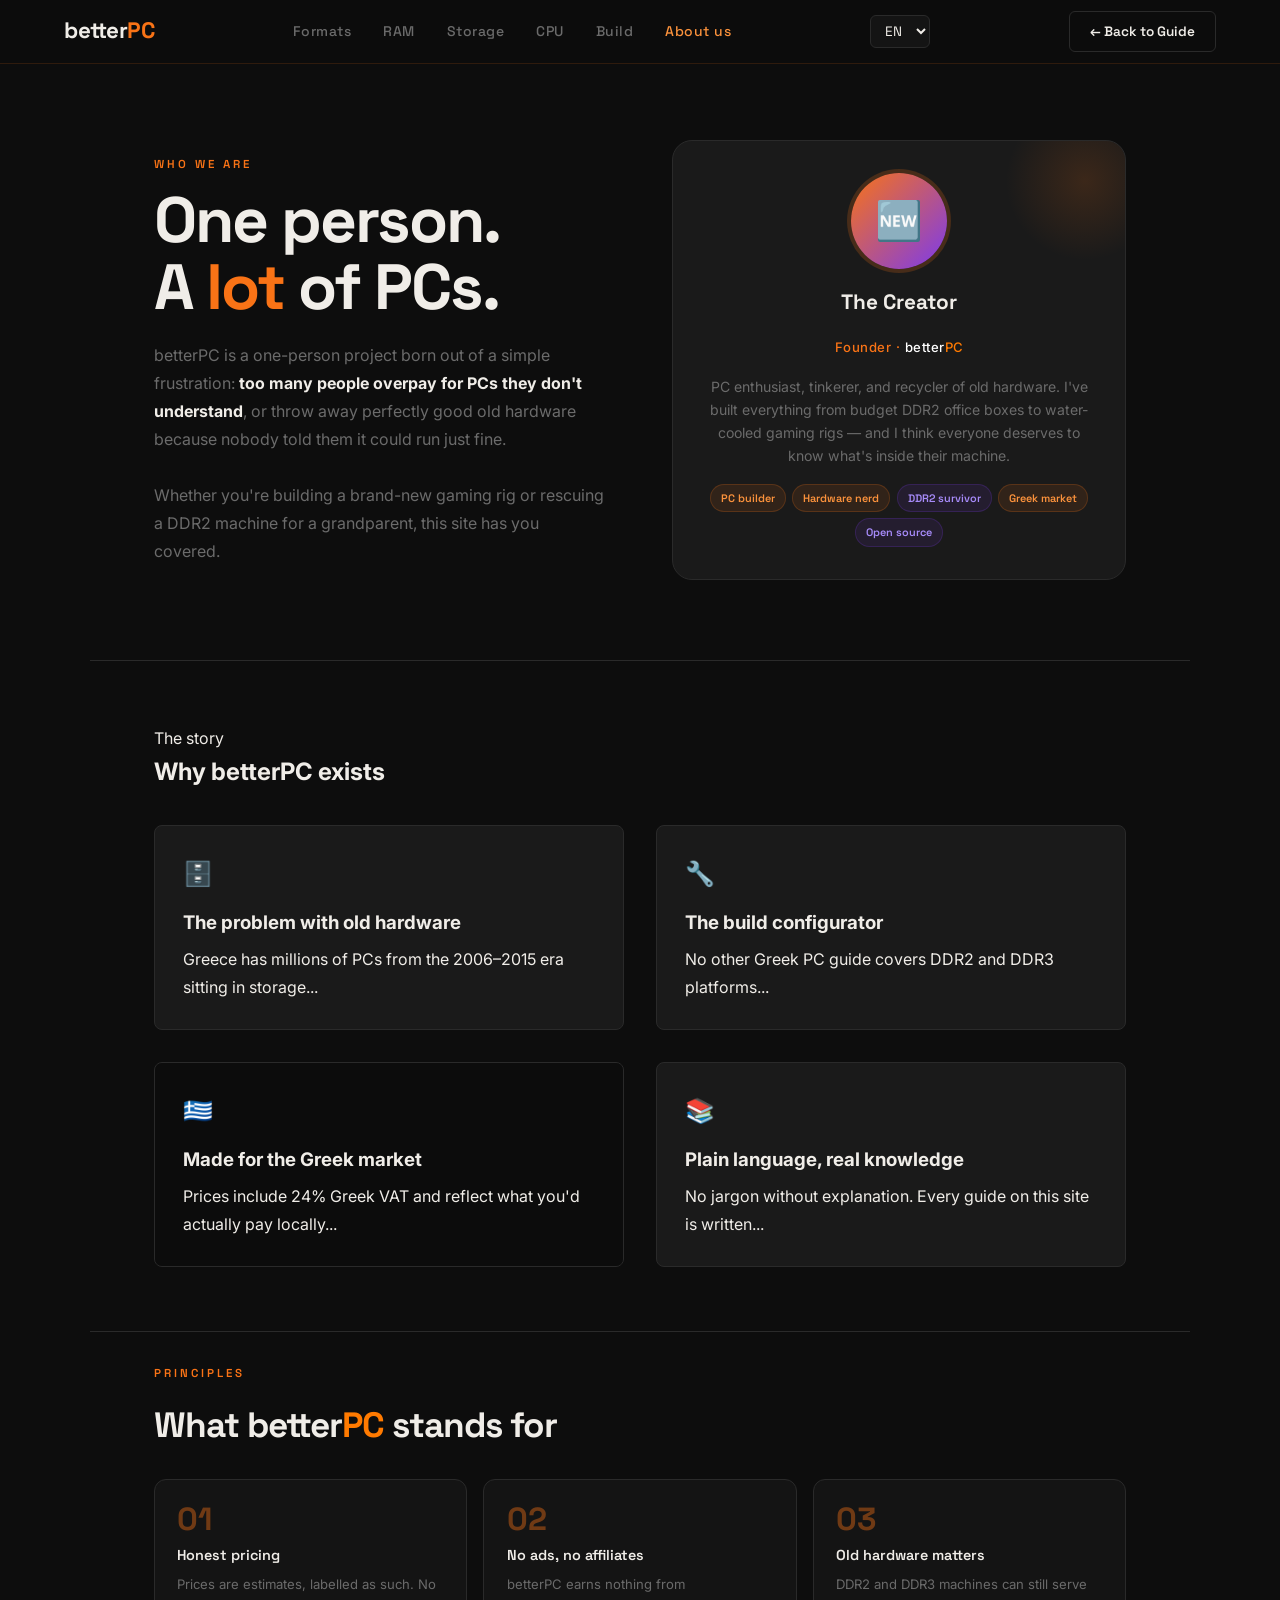
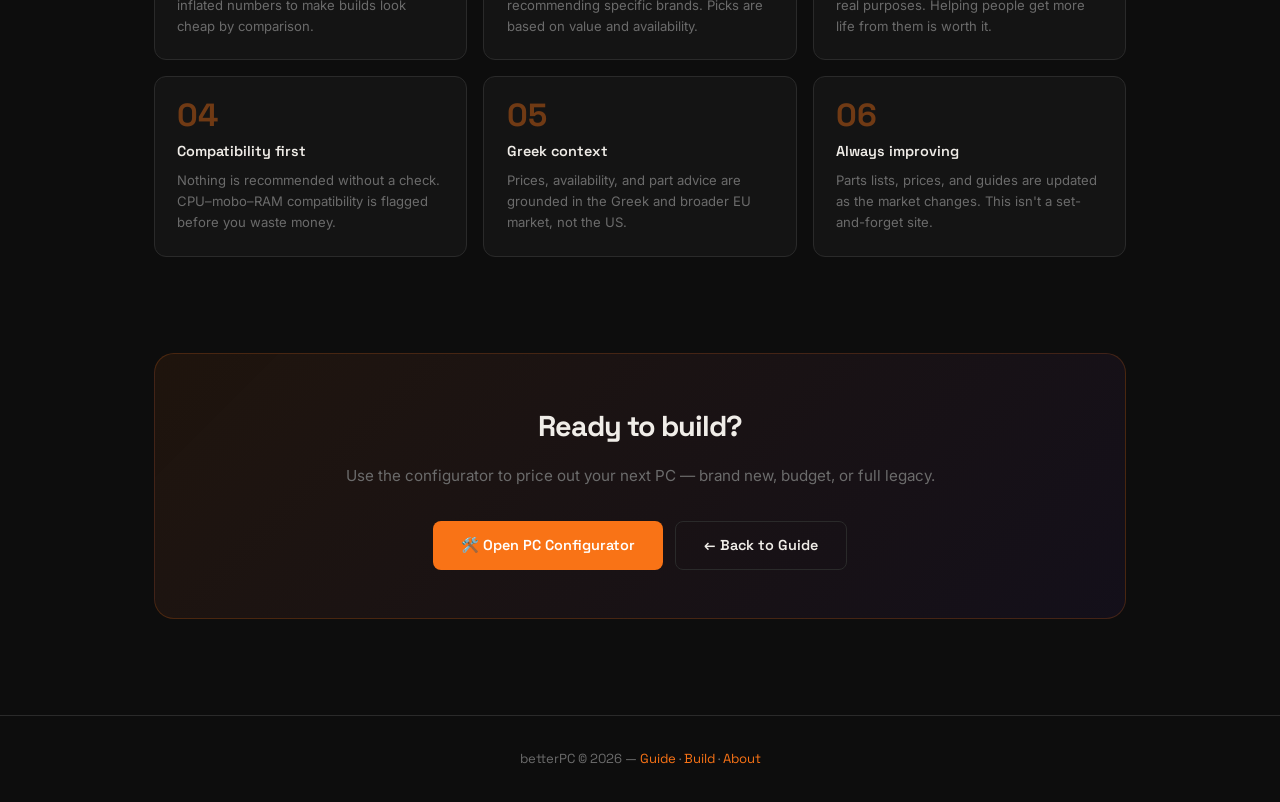
==== about.html @ 14fc5fcd "Update about.html" ====
<!DOCTYPE html>
<html lang="en">
<head>
<meta charset="UTF-8" />
<meta name="viewport" content="width=device-width, initial-scale=1.0"/>
<title>betterPC &mdash; About Us</title>
<link rel="preconnect" href="https://fonts.googleapis.com">
<link href="https://fonts.googleapis.com/css2?family=Space+Grotesk:wght@400;500;600;700&family=Inter:wght@400;500&display=swap" rel="stylesheet">
<style>
  *, *::before, *::after { box-sizing: border-box; margin: 0; padding: 0; }
  :root {
    --bg:      #0d0d0d;
    --surface: #141414;
    --card:    #1a1a1a;
    --border:  #2a2a2a;
    --accent:  #F97316;
    --accent2: #FB923C;
    --text:    #F0EDE8;
    --muted:   #6B6B6B;
    --radius:  12px;
  }
  html { scroll-behavior: smooth; }
  body { font-family: 'Inter', sans-serif; background: var(--bg); color: var(--text); line-height: 1.7; overflow-x: hidden; min-height: 100vh; }

  /* NAV */
  .navbar { position: fixed; top: 0; left: 0; right: 0; z-index: 100; display: flex; align-items: center; justify-content: space-between; padding: 0 5%; height: 64px; background: rgba(13,13,13,0.85); backdrop-filter: blur(16px); border-bottom: 1px solid rgba(249,115,22,0.15); }
  .logo { font-family: 'Space Grotesk', sans-serif; font-size: 1.4rem; font-weight: 700; letter-spacing: -0.5px; color: var(--text); text-decoration: none; }
  .logo span { color: var(--accent); }
  .nav-links { display: flex; gap: 2rem; }
  .nav-links a { font-family: 'Space Grotesk', sans-serif; font-size: 0.875rem; font-weight: 500; text-decoration: none; color: var(--muted); letter-spacing: 0.5px; transition: color 0.2s; }
  .nav-links a:hover, .nav-links a.active { color: var(--accent2); }
  .back-btn { font-family: 'Space Grotesk', sans-serif; font-size: 0.85rem; font-weight: 600; padding: 8px 20px; border-radius: 6px; background: transparent; color: var(--text); text-decoration: none; border: 1px solid var(--border); transition: border-color 0.2s, color 0.2s; }
  .back-btn:hover { border-color: var(--accent); color: var(--accent2); }

  /* HERO */
  .hero {
    padding: 140px 5% 80px;
    max-width: 1100px;
    margin: 0 auto;
    display: grid;
    grid-template-columns: 1fr 1fr;
    gap: 4rem;
    align-items: center;
  }
  .hero-eyebrow { font-family: 'Space Grotesk', sans-serif; font-size: 0.72rem; font-weight: 600; letter-spacing: 3px; text-transform: uppercase; color: var(--accent); margin-bottom: 0.75rem; }
  .hero-title { font-family: 'Space Grotesk', sans-serif; font-size: clamp(2.4rem, 5vw, 4rem); font-weight: 700; letter-spacing: -2px; line-height: 1.05; margin-bottom: 1.2rem; }
  .hero-title em { font-style: normal; color: var(--accent); }
  .hero-desc { font-size: 1rem; color: var(--muted); line-height: 1.75; max-width: 480px; }
  .hero-desc strong { color: var(--text); }

  /* AVATAR CARD */
  .avatar-card {
    background: var(--card);
    border: 1px solid var(--border);
    border-radius: 20px;
    padding: 2rem;
    display: flex;
    flex-direction: column;
    align-items: center;
    text-align: center;
    gap: 1rem;
    position: relative;
    overflow: hidden;
  }
  .avatar-card::before {
    content: '';
    position: absolute;
    top: -40px; right: -40px;
    width: 160px; height: 160px;
    background: radial-gradient(circle, rgba(249,115,22,0.15) 0%, transparent 70%);
    pointer-events: none;
  }

  .lang-select { background: var(--surface); color: var(--text); border: 1px solid var(--border); padding: 6px 10px; border-radius: 6px; font-family: 'Space Grotesk', sans-serif; font-size: 0.85rem; cursor: pointer; outline: none; }
  .lang-select:focus { border-color: var(--accent); }

  .avatar-ring {
    width: 96px; height: 96px;
    border-radius: 50%;
    background: linear-gradient(135deg, var(--accent), #7c3aed);
    display: flex; align-items: center; justify-content: center;
    font-family: 'Space Grotesk', sans-serif;
    font-size: 2.4rem;
    font-weight: 700;
    color: #fff;
    flex-shrink: 0;
    box-shadow: 0 0 0 4px rgba(249,115,22,0.2);
  }
  .avatar-name { font-family: 'Space Grotesk', sans-serif; font-size: 1.3rem; font-weight: 700; }
  .avatar-role { font-size: 0.82rem; color: var(--accent); font-weight: 500; letter-spacing: 0.5px; }
  .avatar-bio { font-size: 0.88rem; color: var(--muted); line-height: 1.65; }
  .avatar-tags { display: flex; flex-wrap: wrap; gap: 0.4rem; justify-content: center; }
  .tag { font-family: 'Space Grotesk', sans-serif; font-size: 0.68rem; font-weight: 600; padding: 4px 10px; border-radius: 20px; background: rgba(249,115,22,0.1); color: var(--accent2); border: 1px solid rgba(249,115,22,0.2); }
  .tag.purple { background: rgba(124,58,237,0.1); color: #a78bfa; border-color: rgba(124,58,237,0.2); }

  /* DIVIDER */
  .section-divider { max-width: 1100px; margin: 0 auto; padding: 0 5%; border-top: 1px solid var(--border); }
 
  /* STORY */
  .story-section { max-width: 1100px; margin: 0 auto; padding: 4rem 5%; }
  .section-eyebrow { font-family: 'Space Grotesk', sans-serif; font-size: 0.72rem; font-weight: 600; letter-spacing: 3px; text-transform: uppercase; color: var(--accent); margin-bottom: 0.75rem; }
  .section-title { font-family: 'Space Grotesk', sans-serif; font-size: clamp(1.6rem, 3vw, 2.2rem); font-weight: 700; letter-spacing: -1px; margin-bottom: 1.5rem; }
  .story-grid {
    display: grid;
    grid-template-columns: repeat(auto-fit, minmax(320px, 1fr));
    gap: 2rem;
    margin-top: 2rem;
  }

  .story-card {
    background: var(--card);
    padding: 1.75rem;
    border-radius: 8px;
    border: 1px solid var(--border);
  }

  .story-card span {
    font-size: 1.5rem;
    display: inline-block;
    margin-bottom: 0.75rem;
  }

  .story-card h3 { margin-bottom: 0.5rem; }

  .story-card-greece {
    position: relative;
    overflow: hidden;
    border-radius: 8px;
    border: 1px solid var(--border);
    padding: 1.75rem;
    isolation: isolate;
  }

  .story-card-greece .flag-bg {
    position: absolute;
    top: 0;
    left: 0;
    width: 100%;
    height: 100%;
    object-fit: cover;
    z-index: 0;
  }

  .story-card-greece::after {
    content: '';
    position: absolute;
    inset: 0;
    background: rgba(13,13,13,0.5);
    z-index: 1;
  }

  .story-card-greece .card-content {
    position: relative;
    z-index: 2;
  }

  .story-card-greece span {
    font-size: 1.5rem;
    display: inline-block;
    margin-bottom: 0.75rem;
  }

  .story-card-greece h3 { margin-bottom: 0.5rem; }
  .story-icon { font-size: 1.5rem; margin-bottom: 0.75rem; display: block; }

  /* TIMELINE / VALUES */
  .values-section { max-width: 1100px; margin: 0 auto; padding: 2rem 5% 4rem; }
  .values-grid { display: grid; grid-template-columns: repeat(3,1fr); gap: 1rem; margin-top: 1.5rem; }
  .value-card { background: var(--surface); border: 1px solid var(--border); border-radius: var(--radius); padding: 1.4rem; transition: border-color 0.2s; }
  .value-card:hover { border-color: rgba(249,115,22,0.3); }
  .value-card-greece { background: url('greek-flag.png') no-repeat center center; background-size: cover; border: 1px solid var(--border); border-radius: var(--radius); padding: 1.4rem;  transition: border-color 0.2s, transform 0.2s; }
  .value-card-greece:hover { border-color: rgba(249,115,22,0.3); }
  .value-num { font-family: 'Space Grotesk', sans-serif; font-size: 2rem; font-weight: 700; color: var(--accent); opacity: 0.4; line-height: 1; margin-bottom: 0.5rem; }
  .value-title { font-family: 'Space Grotesk', sans-serif; font-size: 0.9rem; font-weight: 600; margin-bottom: 0.4rem; }
  .value-desc { font-size: 0.82rem; color: var(--muted); line-height: 1.6; }

  /* CTA */
  .cta-section { max-width: 1100px; margin: 0 auto; padding: 2rem 5% 6rem; }
  .cta-card { background: linear-gradient(135deg, rgba(249,115,22,0.08) 0%, rgba(124,58,237,0.06) 100%); border: 1px solid rgba(249,115,22,0.2); border-radius: 20px; padding: 3rem; text-align: center; }
  .cta-card h2 { font-family: 'Space Grotesk', sans-serif; font-size: 1.8rem; font-weight: 700; letter-spacing: -1px; margin-bottom: 0.8rem; }
  .cta-card p { color: var(--muted); font-size: 0.95rem; margin-bottom: 2rem; }
  .cta-btns { display: flex; gap: 0.8rem; justify-content: center; flex-wrap: wrap; }
  .btn-primary { font-family: 'Space Grotesk', sans-serif; font-weight: 600; padding: 12px 28px; border-radius: 8px; background: var(--accent); color: #fff; border: none; cursor: pointer; font-size: 0.9rem; transition: background 0.2s, transform 0.15s; text-decoration: none; display: inline-block; }
  .btn-primary:hover { background: var(--accent2); transform: translateY(-1px); }
  .btn-outline { font-family: 'Space Grotesk', sans-serif; font-weight: 600; padding: 11px 28px; border-radius: 8px; background: transparent; color: var(--text); border: 1px solid var(--border); font-size: 0.9rem; transition: border-color 0.2s, color 0.2s; text-decoration: none; display: inline-block; }
  .btn-outline:hover { border-color: var(--accent); color: var(--accent2); }

  /* FOOTER */
  footer { padding: 32px 5%; text-align: center; border-top: 1px solid var(--border); }
  footer p { font-family: 'Space Grotesk', sans-serif; font-size: 0.82rem; color: var(--muted); }

  /* RESPONSIVE */
  @media (max-width: 860px) {
    .hero { grid-template-columns: 1fr; gap: 2.5rem; padding-top: 110px; }
    .story-grid { grid-template-columns: 1fr; }
    .values-grid { grid-template-columns: 1fr 1fr; }
    .nav-links { display: none; }
  }
  @media (max-width: 560px) {
    .values-grid { grid-template-columns: 1fr; }
  }
</style>
</head>
<body>

<!-- NAV -->
<nav class="navbar">
  <a class="logo" href="index.html">better<span>PC</span></a>
  <div class="nav-links">
    <a href="index.html#formats" data-i18n="nav_formats">Formats</a>
    <a href="index.html#ram" data-i18n="nav_ram">RAM</a>
    <a href="index.html#storage" data-i18n="nav_storage">Storage</a>
    <a href="index.html#cpu" data-i18n="nav_cpu">CPU</a>
    <a href="build.html" data-i18n="nav_build">Build</a>
    <a href="about.html" class="active" data-i18n="nav_about">About us</a>
  </div>
  <select class="lang-select" id="langSelect">
      <option value="en">EN</option>
      <option value="el">GR</option>
      <option value="de">DE</option>
      <option value="fr">FR</option>
      <option value="ru">RU</option>
      <option value="sr">SR</option>
      <option value="it">IT</option>
      <option value="es">ES</option>
      <option value="pt">PT</option>
      <option value="pl">PL</option>
      <option value="sv">SV</option>
      <option value="ro">RO</option>
      <option value="bg">BG</option>
  </select>
  <a class="back-btn" href="index.html" data-i18n="nav_back">&#8592; Back to Guide</a>
</nav>

<section class="hero">
  <div>
    <p class="hero-eyebrow" data-i18n="about_hero_eyebrow">Who we are</p>
    <h1 class="hero-title" data-i18n="about_hero_title">One person.<br>A <em>lot</em> of PCs.</h1>
    <p class="hero-desc" data-i18n="about_hero_desc">
      betterPC is a one-person project born out of a simple frustration:
      <strong>too many people overpay for PCs they don't understand</strong>, or throw away
      perfect good old hardware because nobody told them it could run just fine.
      <br><br>
      Whether you're building a brand-new gaming rig or rescuing a DDR2 machine for a grandparent,
      this site has you covered.
    </p>
  </div>

  <div class="avatar-card">
    <div class="avatar-ring">&#127381;</div>
    <div class="avatar-name" data-i18n="about_avatar_name">The Creator</div>
    <div class="avatar-role" data-i18n="about_avatar_role">Founder &middot; <span style='color: white;'>better</span><span style='color: #ff7a00;'>PC</span></div>
    <p class="avatar-bio" data-i18n="about_avatar_bio">
      PC enthusiast, tinkerer, and recycler of old hardware. I've built everything from
      budget DDR2 office boxes to water-cooled gaming rigs &mdash;
      and I think everyone deserves to know what's inside their machine.
    </p>
    <div class="avatar-tags">
      <span class="tag" data-i18n="tag_pc_builder">PC builder</span>
      <span class="tag" data-i18n="tag_hardware_nerd">Hardware nerd</span>
      <span class="tag purple" data-i18n="tag_ddr2_survivor">DDR2 survivor</span>
      <span class="tag" data-i18n="tag_greek_market">Greek market</span>
      <span class="tag purple" data-i18n="tag_open_source">Open source</span>
    </div>
  </div>
</section>

<div class="section-divider"></div>

<section class="story-section">
  <p class="section-tagline" data-i18n="about_story_eyebrow">The story</p>
  <h2 data-i18n="about_story_title">Why better<span>PC</span> exists</h2>
   
  <div class="story-grid">
    <div class="story-card">
      <span class="icon">🗄️</span>
      <h3 data-i18n="about_story_h1">The problem with old hardware</h3>
      <p data-i18n="about_story_p1">Greece has millions of PCs from the 2006–2015 era sitting in storage...</p>
    </div>
    <div class="story-card">
      <span>🔧</span>
      <h3 data-i18n="about_story_h2">The build configurator</h3>
      <p data-i18n="about_story_p2">No other Greek PC guide covers DDR2 and DDR3 platforms...</p>
    </div>
    <div class="story-card-greece">
      <video class="flag-bg" autoplay loop muted playsinline>
        <source src="greek-flag-waving.mp4" type="video/mp4">
      </video>
      <div class="card-content">
        <span>🇬🇷</span>
        <h3 data-i18n="about_story_h3">Made for the Greek market</h3>
        <p data-i18n="about_story_p3">Prices include 24% Greek VAT and reflect what you'd actually pay locally...</p>
      </div>
    </div>
    <div class="story-card">
      <span>📚</span>
      <h3 data-i18n="about_story_h4">Plain language, real knowledge</h3>
      <p data-i18n="about_story_p4">No jargon without explanation. Every guide on this site is written...</p>
    </div>
  </div>
</section>

<div class="section-divider"></div>

<section class="values-section">
  <p class="section-eyebrow" data-i18n="about_values_eyebrow">Principles</p>
  <h2 class="section-title" data-i18n="about_values_title">What better<span style="color: #ff7a00;">PC</span> stands for</h2>
  <div class="values-grid">
    <div class="value-card">
      <div class="value-num">01</div>
      <div class="value-title" data-i18n="about_v1_title">Honest pricing</div>
      <p class="value-desc" data-i18n="about_v1_desc">Prices are estimates, labelled as such. No inflated numbers to make builds look cheap by comparison.</p>
    </div>
    <div class="value-card">
      <div class="value-num">02</div>
      <div class="value-title" data-i18n="about_v2_title">No ads, no affiliates</div>
      <p class="value-desc" data-i18n="about_v2_desc">betterPC earns nothing from recommending specific brands. Picks are based on value and availability.</p>
    </div>
    <div class="value-card">
      <div class="value-num">03</div>
      <div class="value-title" data-i18n="about_v3_title">Old hardware matters</div>
      <p class="value-desc" data-i18n="about_v3_desc">DDR2 and DDR3 machines can still serve real purposes. Helping people get more life from them is worth it.</p>
    </div>
    <div class="value-card">
      <div class="value-num">04</div>
      <div class="value-title" data-i18n="about_v4_title">Compatibility first</div>
      <p class="value-desc" data-i18n="about_v4_desc">Nothing is recommended without a check. CPU&ndash;mobo&ndash;RAM compatibility is flagged before you waste money.</p>
    </div>
    <div class="value-card">
      <div class="value-num">05</div>
      <div class="value-title" data-i18n="about_v5_title">Greek context</div>
      <p class="value-desc" data-i18n="about_v5_desc">Prices, availability, and part advice are grounded in the Greek and broader EU market, not the US.</p>
    </div>
    <div class="value-card">
      <div class="value-num">06</div>
      <div class="value-title" data-i18n="about_v6_title">Always improving</div>
      <p class="value-desc" data-i18n="about_v6_desc">Parts lists, prices, and guides are updated as the market changes. This isn't a set-and-forget site.</p>
    </div>
  </div>
</section>

<section class="cta-section">
  <div class="cta-card">
    <h2 data-i18n="about_cta_title">Ready to build?</h2>
    <p data-i18n="about_cta_desc">Use the configurator to price out your next PC &mdash; brand new, budget, or full legacy.</p>
    <div class="cta-btns">
      <a href="build.html" class="btn-primary" data-i18n="about_cta_btn_primary">&#x1F6E0; Open PC Configurator</a>
      <a href="index.html" class="btn-outline" data-i18n="nav_back">&#x1F4D6; Back to the Guide</a>
    </div>
  </div>
</section>

<footer>
  <p>betterPC &copy; 2026 &mdash; <a href="index.html" style="color:var(--accent);text-decoration:none;" data-i18n="footer_back">Guide</a> &middot; <a href="build.html" style="color:var(--accent);text-decoration:none;" data-i18n="nav_build">Build</a> &middot; <a href="about.html" style="color:var(--accent);text-decoration:none;" data-i18n="footer_about">About</a></p>
</footer>

<script>
  // Active nav highlight on scroll
  const sections = document.querySelectorAll('section[id], header.hero');
  const navLinks = document.querySelectorAll('.nav-links a');

  const observer = new IntersectionObserver(entries => {
    entries.forEach(entry => {
      if (entry.isIntersecting) {
        const id = entry.target.id;
        navLinks.forEach(a => {
          a.classList.toggle('active', a.getAttribute('href') === `#${id}`);
        });
      }
    });
  }, { rootMargin: '-40% 0px -55% 0px' });

  document.querySelectorAll('section[id]').forEach(s => observer.observe(s));
</script>

<script>
  // 1. Multi-language Translation dictionary matrix
  const dictionary = {
    en: {
      nav_formats: "Formats", nav_ram: "RAM", nav_storage: "Storage", nav_cpu: "CPU", nav_build: "Build", nav_about: "About us", nav_back: "← Back to Guide", footer_back: "Guide", footer_about: "About",
      tag_pc_builder: "PC builder", tag_hardware_nerd: "Hardware nerd", tag_ddr2_survivor: "DDR2 survivor", tag_greek_market: "Greek market", tag_open_source: "Open source",
      about_hero_eyebrow: "Who we are", about_hero_title: "One person.<br>A <em>lot</em> of PCs.", about_hero_desc: "betterPC is a one-person project born out of a simple frustration: <strong>too many people overpay for PCs they don't understand</strong>, or throw away perfectly good old hardware because nobody told them it could run just fine.<br><br>Whether you're building a brand-new gaming rig or rescuing a DDR2 machine for a grandparent, this site has you covered.",
      about_avatar_name: "The Creator", about_avatar_role: "Founder · <span style='color: white;'>better</span><span style='color: #ff7a00;'>PC</span>", about_avatar_bio: "PC enthusiast, tinkerer, and recycler of old hardware. I've built everything from budget DDR2 office boxes to water-cooled gaming rigs — and I think everyone deserves to know what's inside their machine.",
      about_story_eyebrow: "The story", about_story_title: "Why better<span>PC</span> exists", about_story_h1: "The problem with old hardware", about_story_p1: "Greece has millions of PCs from the 2006–2015 era sitting in storage...", about_story_h2: "The build configurator", about_story_p2: "No other Greek PC guide covers DDR2 and DDR3 platforms...", about_story_h3: "Made for the Greek market", about_story_p3: "Prices include 24% Greek VAT and reflect what you'd actually pay locally...", about_story_h4: "Plain language, real knowledge", about_story_p4: "No jargon without explanation. Every guide on this site is written...",
      about_values_eyebrow: "Principles", about_values_title: "What better<span style='color: #ff7a00;'>PC</span> stands for", about_v1_title: "Honest pricing", about_v1_desc: "Prices are estimates, labelled as such. No inflated numbers to make builds look cheap by comparison.", about_v2_title: "No ads, no affiliates", about_v2_desc: "betterPC earns nothing from recommending specific brands. Picks are based on value and availability.", about_v3_title: "Old hardware matters", about_v3_desc: "DDR2 and DDR3 machines can still serve real purposes. Helping people get more life from them is worth it.", about_v4_title: "Compatibility first", about_v4_desc: "Nothing is recommended without a check. CPU–mobo–RAM compatibility is flagged before you waste money.", about_v5_title: "Greek context", about_v5_desc: "Prices, availability, and part advice are grounded in the Greek and broader EU market, not the US.", about_v6_title: "Always improving", about_v6_desc: "Parts lists, prices, and guides are updated as the market changes. This isn't a set-and-forget site.",
      about_cta_title: "Ready to build?", about_cta_desc: "Use the configurator to price out your next PC — brand new, budget, or full legacy.", about_cta_btn_primary: "🛠️ Open PC Configurator"
    },
    el: {
      nav_formats: "Κατηγορίες", nav_ram: "RAM", nav_storage: "Αποθήκευση", nav_cpu: "CPU", nav_build: "Στήσιμο PC", nav_about: "Σχετικά με εμάς", nav_back: "← Πίσω στον Οδηγό", footer_back: "Οδηγός", footer_about: "Σχετικά",
      tag_pc_builder: "PC builder", tag_hardware_nerd: "Hardware nerd", tag_ddr2_survivor: "DDR2 survivor", tag_greek_market: "Ελληνική αγορά", tag_open_source: "Open source",
      about_hero_eyebrow: "Ποιοι ειμαστε", about_hero_title: "Ένας άνθρωπος.<br>Πολλά κομμάτια hardware.", about_hero_desc: "Το betterPC είναι ένα аτομικό project που γεννήθηκε από μια απλή απογοήτευση: <strong>πάρα πολλοί άνθρωποι πληρώνουν υπερβολικά ποσά για υπολογιστές που δεν καταλαβαίνουν</strong>, ή πετάνε απόλυта λειτουργικό παλιό hardware επειδή κανείς δεν τους είπε ότι μπορεί να αποδώσει μια χαρά.<br><br>Είτε χτίζετε ένα ολοκαίνουργιο gaming rig είτε ανασταίνετε ένα μηχάνημα DDR2 για τον παππού και τη γιαγιά, αυτό το site σας καλύπτει.",
      about_avatar_name: "Ο Δημιουργός", about_avatar_role: "Ιδρυτής · <span style='color: white;'>better</span><span style='color: #ff7a00;'>PC</span>", about_avatar_bio: "Λάτρης των PC, tinkerer και ανακυκλωτής παλιού υλικού. Έχω στήσει τα πάντα: από οικονομικά DDR2 κουτιά γραφείου μέχρι υδρόψυκτα gaming θηρία — και πιστεύω ότι όλοι αξίζουν να ξέρουν τι κρύβεται μέσα στο μηχάνημά τους.",
      about_story_eyebrow: "Η ιστορια", about_story_title: "Γιατι υπαρχει το better<span>PC</span>", about_story_h1: "Το πρόβλημα με το παλιό hardware", about_story_p1: "Η Ελλάδα έχει εκατομμύρια PC της περιόδου 2006–2015 ξεχασμένα σε αποθήκες...", about_story_h2: "Ο διαμορφωτής συστήματος", about_story_p2: "Κανένας άλλος ελληνικός οδηγός PC δεν καλύπτει πλαтφόρμες DDR2 και DDR3...", about_story_h3: "Φτιαγμένο για την ελληνική αγορά", about_story_p3: "Οι τιμές περιλαμβάνουν 24% ΦΠΑ και αντικαтоπτρίζουν τι θα πληρώσετε πραγματικά εδώ...", about_story_h4: "Απλή γλώσσα, ουσιαστική γνώση", about_story_p4: "Καμία οроλογία χωρίς επεξήγηση. Κάθε οδηγός σε αυτόν τον ιστότοπο είναι γραμμένος...",
      about_values_eyebrow: "Αρχες", about_values_title: "Τι πρεσβευει το better<span style='color: #ff7a00;'>PC</span>", about_v1_title: "Ειλικρινείς τιμές", about_v1_desc: "Οι τιμές είναι εκτιμήσεις και επισημαίνονται ως τέτοιες. Όχι φουσκωμένα νούμεра απλά για να φαίνονται οι συνθέσεις φθηνές.", about_v2_title: "Χωρίς διαφημίσεις ή affiliates", about_v2_desc: "Το betterPC δεν κερδίζει τίποта από την πρόταση συγκεκριμένων εταιρειών. Οι επιλογές βασίζονται στην αξία και τη διαθεσιμότητα.", about_v3_title: "Το παλιό hardware έχει αξία", about_v3_desc: "Τα μηχανήματα DDR2 και DDR3 μπορούν ακόμα να εξυπηρετήσουν πραγματικές ανάγκες. Αξίζει να βοηθάμε τον κόσмо να τους δώσει ζωή.", about_v4_title: "Προτεραιότητα στη συμβατότητα", about_v4_desc: "Τίποта δεν προтеίνεται χωρίς έλεγχο. Η συμβατότητα CPU–μητρικής–RAM ελέγχεται προτού σπαταλήσετε χρήματα.", about_v5_title: "Ελληνική πραγματικότητα", about_v5_desc: "Οι τιμές, η διαθεσιμότητα και οι συμβουλές εξαρτημάτων βασίζονται στην ελληνική και ευρύτερη ευρωπαϊκή αγορά, όχι των ΗΠΑ.", about_v6_title: "Συνεχής βелτίωση", about_v6_desc: "Οι λίστες ανταλλακτικών, οι τιμές και οι οδηγοί ενημερώνονται καθώς αλλάζει η αγορά. Δεν είναι ένα παρατημένο site.",
      about_cta_title: "Είστε έτοιμοι για το στήσιμο;", about_cta_desc: "Χρησιμοποιήστε τον διαμορφωτή για να υπολογίσετε το κόστος του επόμενου PC σας — καινούργιο, οικονομικό ή legacy.", about_cta_btn_primary: "🛠️ Άνοιγμα Διαμορφωτή PC"
    },
    de: {
      nav_formats: "Formate", nav_ram: "RAM", nav_storage: "Speicher", nav_cpu: "CPU", nav_build: "PC Bauen", nav_about: "Über uns", nav_back: "← Zurück zum Leitfaden", footer_back: "Leitfaden", footer_about: "Über uns",
      tag_pc_builder: "PC-Builder", tag_hardware_nerd: "Hardware-Nerd", tag_ddr2_survivor: "DDR2-Überlebender", tag_greek_market: "Griechischer Markt", tag_open_source: "Open-Source",
      about_hero_eyebrow: "Wer wir sind", about_hero_title: "Eine Person.<br>Viele PCs.", about_hero_desc: "betterPC ist ein Ein-Personen-Projekt, das aus einer einfachen Frustration heraus entstanden ist: <strong>Zu viele Menschen zahlen zu viel für PCs, die sie nicht verstehen</strong>, oder werfen perfekt funktionierende alte Hardware weg, weil ihnen niemand gesagt hat, dass sie noch einwandfrei laufen würde.<br><br>Egal, ob Sie einen brandneuen Gaming-Rig bauen oder eine DDR2-Maschine für die Großeltern retten, diese Website hilft Ihnen weiter.",
      about_avatar_name: "Der Ersteller", about_avatar_role: "Gründer · <span style='color: white;'>better</span><span style='color: #ff7a00;'>PC</span>", about_avatar_bio: "PC-Enthusiast, Bastler und Recycler alter Hardware. Ich habe alles gebaut, von günstigen DDR2-Büroboxen bis hin zu wassergekühlten Gaming-Rigs – und ich finde, jeder sollte wissen, was in seiner Maschine steckt.",
      about_story_eyebrow: "Die Geschichte", about_story_title: "Warum es better<span>PC</span> gibt", about_story_h1: "Das Problem mit alter Hardware", about_story_p1: "Griechenland hat Millionen von PCs aus den Jahren 2006–2015 ungenutzt in Lagern liegen...", about_story_h2: "Der Build-Konfigurator", about_story_p2: "Kein anderer griechischer PC-Leitfaden deckt DDR2- und DDR3-Plattformen ab...", about_story_h3: "Für den griechischen Markt gemacht", about_story_p3: "Die Preise enthalten 24% griechische MwSt. und entsprechen dem, was Sie vor Ort zahlen...", about_story_h4: "Klare Sprache, echtes Wissen", about_story_p4: "Kein Fachjargon ohne Erklärung. Jeder Leitfaden auf dieser Website ist so geschrieben...",
      about_values_eyebrow: "Prinzipien", about_values_title: "Wofür better<span style='color: #ff7a00;'>PC</span> steht", about_v1_title: "Ehrliche Preise", about_v1_desc: "Preise sind Schätzungen und als solche gekennzeichnet. Keine künstlich niedrigen Zahlen, um Builds billig wirken zu lassen.", about_v2_title: "Keine Werbung, keine Affiliates", about_v2_desc: "betterPC verdient nichts an Empfehlungen bestimmter Marken. Die Auswahl basiert auf Nutzen und Verfügbarkeit.", about_v3_title: "Alte Hardware zählt", about_v3_desc: "DDR2- und DDR3-Systeme können immer noch nützliche Dienste leisten. Es lohnt sich, ihnen neues Leben einzuhauchen.", about_v4_title: "Kompatibilität zuerst", about_v4_desc: "Nichts wird ohne Prüfung empfohlen. Die CPU-Mainboard-RAM-Kompatibilität wird geprüft, bevor Sie Geld verschwenden.", about_v5_title: "Griechischer Kontext", about_v5_desc: "Preise, Verfügbarkeit und Ratschläge basieren auf dem griechischen und EU-Markt, not auf den USA.", about_v6_title: "Ständige Verbesserung", about_v6_desc: "Teilelisten, Preise und Leitfäden werden aktualisiert, wenn sich der Markt ändert. Keine verwaiste Seite.",
      about_cta_title: "Bereit zum Bauen?", about_cta_desc: "Nutzen Sie den Konfigurator, um Ihren nächsten PC zu planen – brandneu, Budget oder klassisches Legacy-System.", about_cta_btn_primary: "🛠️ PC-Konfigurator öffnen"
    },
    es: {
      nav_formats: "Formatos", nav_ram: "RAM", nav_storage: "Almacenamiento", nav_cpu: "CPU", nav_build: "Configurar PC", nav_about: "Sobre nosotros", nav_back: "← Volver a la Guía", footer_back: "Guía", footer_about: "Acerca de",
      tag_pc_builder: "Montador de PC", tag_hardware_nerd: "Nerd del hardware", tag_ddr2_survivor: "Superviviente DDR2", tag_greek_market: "Mercado griego", tag_open_source: "Código abierto",
      about_hero_eyebrow: "Quiénes somos", about_hero_title: "Una persona.<br>Muchos ordenadores.", about_hero_desc: "betterPC es un proyecto unipersonal nacido de una frustración simple: <strong>mucha gente paga de más por ordenadores que no entiende</strong>, o desecha hardware antiguo perfectamente funcional porque nadie les dijo que podía rendir bien.<br><br>Ya sea que estés montando un equipo de juegos nuevo o rescatando una máquina DDR2 para tus abuelos, este sitio te ayuda.",
      about_avatar_name: "El Creador", about_avatar_role: "Fundador · <span style='color: white;'>better</span><span style='color: #ff7a00;'>PC</span>", about_avatar_bio: "Entusiasta de la informática, reparador y reciclador de hardware antiguo. He montado de todo, desde cajas de oficina DDR2 económicas hasta equipos gaming refrigerados por agua, y creo que todos merecen saber qué hay dentro de su máquina.",
      about_story_eyebrow: "La historia", about_story_title: "Por qué existe better<span>PC</span>", about_story_h1: "El problema del hardware antiguo", about_story_p1: "Grecia tiene millones de PC de la era 2006–2015 acumulando polvo en almacenes...", about_story_h2: "El configurador de equipos", about_story_p2: "Ninguna otra guía de PC en Grecia cubre plataformas de legado DDR2 y DDR3...", about_story_h3: "Hecho para el mercado griego", about_story_p3: "Los precios incluyen el 24% de IVA griego y reflejan lo que realmente pagarías a nivel local...", about_story_h4: "Lenguaje sencillo, conocimiento real", about_story_p4: "Sin tecnicismos innecesarios sin explicación. Cada guía en este sitio está escrita...",
      about_values_eyebrow: "Principios", about_values_title: "Lo que defiende better<span style='color: #ff7a00;'>PC</span>", about_v1_title: "Precios honestos", about_v1_desc: "Los precios son estimaciones y se marcan como tales. No inflamos números para hacer que los montajes parezcan baratos.", about_v2_title: "Sin anuncios ni afiliados", about_v2_desc: "betterPC no gana nada recomendando marcas específicas. Las elecciones se basan en el valor y disponibilidad real.", about_v3_title: "El hardware antiguo importa", about_v3_desc: "Las máquinas DDR2 y DDR3 aún pueden cumplir propósitos reales. Ayudar a la gente a darles más vida vale la pena.", about_v4_title: "Compatibilidad primero", about_v4_desc: "No se recomienda nada sin una verificación previa. La comodidad de la compatibilidad CPU–placa–RAM se analiza antes de que gastes dinero.", about_v5_title: "Contexto griego", about_v5_desc: "Los precios, la disponibilidad y los consejos de componentes se basan en el mercado griego y de la UE, no en el de EE. UU.", about_v6_title: "Mejora continua", about_v6_desc: "Las listas de piezas, precios y guías se actualizan a medida que cambia el mercado. Este no es un sitio web abandonado.",
      about_cta_title: "¿Listo para montar?", about_cta_desc: "Usa el configurador para calcular el precio de tu próximo PC: nuevo, económico o de legado completo.", about_cta_btn_primary: "🛠️ Abrir Configurador de PC"
    },
    fr: {
      nav_formats: "Formats", nav_ram: "RAM", nav_storage: "Stockage", nav_cpu: "CPU", nav_build: "Construire", nav_about: "À propos", nav_back: "← Retour au guide", footer_back: "Guide", footer_about: "À propos",
      tag_pc_builder: "Monteur PC", tag_hardware_nerd: "Nerd hardware", tag_ddr2_survivor: "Survivant DDR2", tag_greek_market: "Marché grec", tag_open_source: "Open source",
      about_hero_eyebrow: "Qui sommes-nous", about_hero_title: "Une personne.<br>Beaucoup <em>de</em> PC.", about_hero_desc: "betterPC est un projet solo né d'une frustration simple : <strong>trop de gens paient trop cher pour des PC qu'ils ne comprennent pas</strong>, ou jettent du vieux matériel parfaitement fonctionnel. <br><br>Que vous montiez une machine de jeu flambant neuve ou que vous sauviez un PC DDR2, ce site est là pour vous.",
      about_avatar_name: "Le Créateur", about_avatar_role: "Fondateur · betterPC", about_avatar_bio: "Passionné de PC et adepte du recyclage matériel. J'ai tout construit, des boîtiers de bureau DDR2 aux rigs de jeu refroidis par eau.",
      about_story_eyebrow: "L'histoire", about_story_title: "Pourquoi better<span>PC</span> existe", about_story_h1: "Le problème du vieux matériel", about_story_p1: "La Grèce a des millions de PC de l'ère 2006-2015 oubliés dans des entrepôts...", about_story_h2: "Le configurateur", about_story_p2: "Aucun autre guide grec ne couvre les plateformes DDR2 et DDR3...", about_story_h3: "Pour le marché grec", about_story_p3: "Les prix incluent 24% de TVA grecque...", about_story_h4: "Langage simple", about_story_p4: "Pas de jargon inutile. Chaque guide est écrit pour être compris...",
      about_values_eyebrow: "Principes", about_values_title: "Ce que défend better<span style='color: #ff7a00;'>PC</span>", about_v1_title: "Prix honnêtes", about_v1_desc: "Estimations transparentes sans chiffres gonflés.", about_v2_title: "Sans pub ni affiliation", about_v2_desc: "Aucune commission sur les marques recommandées.", about_v3_title: "Le vieux matériel compte", about_v3_desc: "Donner une seconde vie aux machines DDR2/DDR3 en vaut la peine.", about_v4_title: "Compatibilité avant tout", about_v4_desc: "Vérification systématique CPU-mobo-RAM.", about_v5_title: "Contexte grec", about_v5_desc: "Basé sur le marché local et européen.", about_v6_title: "Amélioration continue", about_v6_desc: "Mises à jour constantes selon l'évolution du marché.",
      about_cta_title: "Prêt à construire ?", about_cta_desc: "Utilisez le configurateur pour chiffrer votre prochain PC.", about_cta_btn_primary: "🛠️ Ouvrir le configurateur"
    },
    ru: {
      nav_formats: "Форматы", nav_ram: "RAM", nav_storage: "Хранилище", nav_cpu: "CPU", nav_build: "Сборка", nav_about: "О нас", nav_back: "← Назад к гиду", footer_back: "Гид", footer_about: "О нас",
      tag_pc_builder: "Сборщик ПК", tag_hardware_nerd: "Железячник", tag_ddr2_survivor: "Выживший DDR2", tag_greek_market: "Греческий рынок", tag_open_source: "Open source",
      about_hero_eyebrow: "Кто мы", about_hero_title: "Один человек.<br>Много <em>ПК</em>.", about_hero_desc: "betterPC — это проект одного человека, рожденный из простой мысли: <strong>многие переплачивают за ПК, которых не понимают</strong>, или выбрасывают хорошее старое железо. <br><br>Собираете ли вы мощный игровой ПК или спасаете старый DDR2 — этот сайт поможет.",
      about_avatar_name: "Создатель", about_avatar_role: "Основатель · betterPC", about_avatar_bio: "Энтузиаст ПК и мастер по восстановлению старого железа. Собирал всё: от бюджетных офисных DDR2 до мощных игровых систем.",
      about_story_eyebrow: "История", about_story_title: "Почему существует better<span>PC</span>", about_story_h1: "Проблема старого железа", about_story_p1: "В Греции миллионы ПК 2006–2015 годов пылятся на складах...", about_story_h2: "Конфигуратор сборки", about_story_p2: "Ни один другой греческий гайд не охватывает DDR2 и DDR3...", about_story_h3: "Для греческого рынка", about_story_p3: "Цены включают греческий НДС 24%...", about_story_h4: "Простой язык", about_story_p4: "Никакого сложного жаргона. Только понятные инструкции...",
      about_values_eyebrow: "Принципы", about_values_title: "What better<span style='color: #ff7a00;'>PC</span> stands for", about_v1_title: "Честные цены", about_v1_desc: "Реальные оценки без искусственного завышения.", about_v2_title: "Без рекламы и партнерок", about_v2_desc: "Мы не зарабатываем на рекомендациях брендов.", about_v3_title: "Старое железо важно", about_v3_desc: "Машины на DDR2/DDR3 всё ещё могут приносить пользу.", about_v4_title: "Совместимость прежде всего", about_v4_desc: "Всегда проверяем связки CPU-плата-RAM.", about_v5_title: "Греческий контекст", about_v5_desc: "Цены и советы основаны на местном рынке.", about_v6_title: "Постоянное улучшение", about_v6_desc: "Гайды обновляются вслед за рынком.",
      about_cta_title: "Готовы к сборке?", about_cta_desc: "Используйте конфигуратор для расчета стоимости вашего ПК.", about_cta_btn_primary: "🛠️ Открыть конфигуратор"
    },
    it: {
      nav_formats: "Formati", nav_ram: "RAM", nav_storage: "Archivio", nav_cpu: "CPU", nav_build: "Assembla", nav_about: "Chi siamo", nav_back: "← Torna alla Guida", footer_back: "Guida", footer_about: "Chi siamo",
      tag_pc_builder: "Assemblatore PC", tag_hardware_nerd: "Nerd hardware", tag_ddr2_survivor: "Sopravvissuto DDR2", tag_greek_market: "Mercato greco", tag_open_source: "Open source",
      about_hero_eyebrow: "Chi siamo", about_hero_title: "Una persona.<br>Tanti <em>PC</em>.", about_hero_desc: "betterPC è un progetto individuale nato da una frustrazione: <strong>molti pagano troppo per PC che non comprendono</strong>, o buttano hardware vecchio ancora perfettamente funzionante. <br><br>Che tu stia assemblando un PC da gaming o salvando una vecchia macchina DDR2, questo sito fa per te.",
      about_avatar_name: "Il Creatore", about_avatar_role: "Fondatore · betterPC", about_avatar_bio: "Appassionato di PC e riciclatore di hardware. Ho costruito di tutto, dai PC ufficio DDR2 alle macchine da gioco a liquido.",
      about_story_eyebrow: "La storia", about_story_title: "Perché esiste better<span>PC</span>", about_story_h1: "Il problema dell'hardware vecchio", about_story_p1: "In Grecia ci sono milioni di PC del 2006-2015 dimenticati in magazzino...", about_story_h2: "Il configuratore", about_story_p2: "Nessun'altra guida greca copre le piattaforme DDR2 e DDR3...", about_story_h3: "Per il mercato greco", about_story_p3: "I prezzi includono l'IVA greca al 24%...", about_story_h4: "Linguaggio semplice", about_story_p4: "Nessun gergo senza spiegazione. Guide scritte per tutti...",
      about_values_eyebrow: "Principi", about_values_title: "I valori di better<span style='color: #ff7a00;'>PC</span>", about_v1_title: "Prezzi onesti", about_v1_desc: "Stime trasparenti, mai gonfiate.", about_v2_title: "Niente pubblicità o affiliate", about_v2_desc: "Nessun guadagno dai consigli sulle marche.", about_v3_title: "L'hardware vecchio conta", about_v3_desc: "Ridare vita alle macchine DDR2/DDR3 è importante.", about_v4_title: "Compatibilità prima di tutto", about_v4_desc: "Controllo rigoroso CPU-mobo-RAM.", about_v5_title: "Contesto greco", about_v5_desc: "Prezzi e consigli basati sul mercato locale.", about_v6_title: "Miglioramento costante", about_v6_desc: "Aggiornamenti continui basati sul mercato.",
      about_cta_title: "Pronto ad assemblare?", about_cta_desc: "Usa il configuratore per il tuo prossimo PC.", about_cta_btn_primary: "🛠️ Apri configuratore"
    },
    sv: {
      nav_formats: "Format", nav_ram: "RAM", nav_storage: "Lagring", nav_cpu: "CPU", nav_build: "Bygg", nav_about: "Om oss", nav_back: "← Tillbaka till guiden", footer_back: "Guide", footer_about: "Om oss",
      tag_pc_builder: "PC-byggare", tag_hardware_nerd: "Hårdvarunörd", tag_ddr2_survivor: "DDR2-överlevare", tag_greek_market: "Grekiska marknaden", tag_open_source: "Öppen källkod",
      about_hero_eyebrow: "Vilka vi är", about_hero_title: "En person.<br>Många <em>PC:s</em>.", about_hero_desc: "betterPC är ett soloprojekt född ur en altenativ frustration: <strong>många betalar för mycket för datorer de inte förstår</strong>, eller slänger gammal hårdvara som fungerar utmärkt. <br><br>Oavsett om du bygger en speldator eller räddar en DDR2-maskin, hjälper denna sida dig.",
      about_avatar_name: "Skaparen", about_avatar_role: "Grundare · betterPC", about_avatar_bio: "PC-entusiast och hårdvaruåtervinnare. Jag har byggt allt från enkla DDR2-kontorsmaskiner till avancerade vattenkylda gaming-datorer.",
      about_story_eyebrow: "Historien", about_story_title: "Varför better<span>PC</span> finns", about_story_h1: "Problemet med gammal hårdvara", about_story_p1: "I Grekland finns miljontals PC från 2006-2015 i förråd...", about_story_h2: "Konfiguratorn", about_story_p2: "Ingen annan grekisk guide täcker DDR2 och DDR3...", about_story_h3: "För den grekiska marknaden", about_story_p3: "Priser inkluderar 24% grekisk moms...", about_story_h4: "Enkelt språk", about_story_p4: "Ingen krånglig jargon. Guider för alla...",
      about_values_eyebrow: "Principer", about_values_title: "Vad better<span style='color: #ff7a00;'>PC</span> står för", about_v1_title: "Ärliga priser", about_v1_desc: "Transparenta estimat.", about_v2_title: "Inga annonser eller affiliates", about_v2_desc: "Vi tjänar ingenting på märkesrekommendationer.", about_v3_title: "Gammal hårdvara räknas", about_v3_desc: "Att ge liv åt DDR2/DDR3-maskiner är värdefullt.", about_v4_title: "Kompatibilitet först", about_v4_desc: "Koll av CPU-mobo-RAM innan köp.", about_v5_title: "Grekisk kontext", about_v5_desc: "Priser anpassade efter den lokala marknaden.", about_v6_title: "Ständig förbättring", about_v6_desc: "Uppdateras i takt med marknaden.",
      about_cta_title: "Redo att bygga?", about_cta_desc: "Använd konfiguratorn för att prissätta din nästa PC.", about_cta_btn_primary: "🛠️ Öppna konfiguratorn"
    },
    pt: {
      nav_formats: "Formatos", nav_ram: "RAM", nav_storage: "Armazenamento", nav_cpu: "CPU", nav_build: "Montar", nav_about: "Sobre nós", nav_back: "← Voltar ao Guia", footer_back: "Guia", footer_about: "Sobre",
      tag_pc_builder: "Montador de PC", tag_hardware_nerd: "Nerd de hardware", tag_ddr2_survivor: "Sobrevivente DDR2", tag_greek_market: "Mercado grego", tag_open_source: "Código aberto",
      about_hero_eyebrow: "Quem somos", about_hero_title: "Uma pessoa.<br>Muitos <em>PCs</em>.", about_hero_desc: "betterPC é um projeto solo nascido de uma frustração: <strong>muita gente paga demais por PCs que não entende</strong>, ou joga fora hardware antigo perfeito. <br><br>Seja montando um PC gamer novo ou resgatando uma máquina DDR2, este site é para você.",
      about_avatar_name: "O Criador", about_avatar_role: "Fundador · betterPC", about_avatar_bio: "Entusiasta de PCs e reciclador de hardware. Construí de tudo, desde PCs DDR2 básicos até rigs de jogos resfriados a água.",
      about_story_eyebrow: "A história", about_story_title: "Por que o better<span>PC</span> existe", about_story_h1: "O problema do hardware antigo", about_story_p1: "A Grécia tem milhões de PCs de 2006-2015 esquecidos em armazéns...", about_story_h2: "O configurador", about_story_p2: "Nenhum outro guia grego cobre plataformas DDR2 e DDR3...", about_story_h3: "Para o mercado grego", about_story_p3: "Preços incluem 24% de IVA grego...", about_story_h4: "Linguagem simples", about_story_p4: "Sem jargões sem explicação. Guias escritos para todos...",
      about_values_eyebrow: "Princípios", about_values_title: "O que o better<span style='color: #ff7a00;'>PC</span> defende", about_v1_title: "Preços honestos", about_v1_desc: "Estimativas transparentes.", about_v2_title: "Sem anúncios ou afiliados", about_v2_desc: "Não ganhamos nada com marcas recomendadas.", about_v3_title: "Hardware antigo importa", about_v3_desc: "Dar vida a máquinas DDR2/DDR3 vale a pena.", about_v4_title: "Compatibilidade em primeiro lugar", about_v4_desc: "Verificação de CPU-placa-RAM rigorosa.", about_v5_title: "Contexto grego", about_v5_desc: "Preços e conselhos baseados no mercado local.", about_v6_title: "Melhoria contínua", about_v6_desc: "Guias atualizados com o mercado.",
      about_cta_title: "Pronto para montar?", about_cta_desc: "Use o configurador para calcular seu próximo PC.", about_cta_btn_primary: "🛠️ Abrir configurador"
    },
    ro: {
      nav_formats: "Formate", nav_ram: "RAM", nav_storage: "Stocare", nav_cpu: "CPU", nav_build: "Construiește", nav_about: "Despre noi", nav_back: "← Înapoi la Ghid", footer_back: "Ghid", footer_about: "Despre",
      tag_pc_builder: "PC builder", tag_hardware_nerd: "Nerd hardware", tag_ddr2_survivor: "Supraviețuitor DDR2", tag_greek_market: "Piața grecească", tag_open_source: "Open source",
      about_hero_eyebrow: "Cine suntem", about_hero_title: "O singură persoană.<br>Multe <em>PC-uri</em>.", about_hero_desc: "betterPC este un proiect personal născut dintr-o frustrare: <strong>prea mulți oameni plătesc prea mult pentru calculatoare pe care nu le înțeleg</strong>, sau aruncă hardware vechi funcțional. <br><br>Fie că asamblezi un PC de gaming sau salvezi un sistem DDR2, acest site te ajută.",
      about_avatar_name: "Creatorul", about_avatar_role: "Fondator · betterPC", about_avatar_bio: "Entuziast PC și pasionat de reciclare hardware. Am construit totul, de la sisteme DDR2 de birou până la PC-uri gaming complexe.",
      about_story_eyebrow: "Povestea", about_story_title: "De ce există better<span>PC</span>", about_story_h1: "Problema hardware-ului vechi", about_story_p1: "Grecia are milioane de PC-uri din 2006-2015 uitate în depozite...", about_story_h2: "Configuratorul", about_story_p2: "Niciun alt ghid grecesc nu acoperă platformele DDR2 și DDR3...", about_story_h3: "Pentru piața grecească", about_story_p3: "Prețurile includ TVA-ul grecesc de 24%...", about_story_h4: "Limbaj simplu", about_story_p4: "Fără jargon inutil. Ghiduri scrise pentru oricine...",
      about_values_eyebrow: "Principii", about_values_title: "Ce susține better<span style='color: #ff7a00;'>PC</span>", about_v1_title: "Prețuri oneste", about_v1_desc: "Estimări transparente.", about_v2_title: "Fără reclame sau afilieri", about_v2_desc: "Nu câștigăm nimic din recomandări de branduri.", about_v3_title: "Hardware-ul vechi contează", about_v3_desc: "Să dai o nouă viață sistemelor DDR2/DDR3 merită.", about_v4_title: "Compatibilitatea pe primul loc", about_v4_desc: "Verificare CPU-placă de bază-RAM.", about_v5_title: "Context grecesc", about_v5_desc: "Prețuri și sfaturi bazate pe piața locală.", about_v6_title: "Îmbunătățire continuă", about_v6_desc: "Actualizări constante în funcție de piață.",
      about_cta_title: "Gata de asamblare?", about_cta_desc: "Folosește configuratorul pentru a-ți calcula următorul PC.", about_cta_btn_primary: "🛠️ Deschide configuratorul"
    },
    pl: {
      nav_formats: "Formaty", nav_ram: "RAM", nav_storage: "Pamięć", nav_cpu: "CPU", nav_build: "Buduj", nav_about: "O nas", nav_back: "← Wróć do poradnika", footer_back: "Poradnik", footer_about: "O nas",
      tag_pc_builder: "Składacz PC", tag_hardware_nerd: "Hardware nerd", tag_ddr2_survivor: "Ocalały DDR2", tag_greek_market: "Rynek grecki", tag_open_source: "Open source",
      about_hero_eyebrow: "Kim jesteśmy", about_hero_title: "Jedna osoba.<br>Mnóstwo <em>PC-tów</em>.", about_hero_desc: "betterPC to projekt jednoosobowy zrodzony z frustracji: <strong>wiele osób przepłaca za komputery, których nie rozumie</strong>, ut wyrzuca sprawne stare części. <br><br>Niezależnie czy budujesz gamingowego potwora, czy ratujesz DDR2 — ten serwis jest dla Ciebie.",
      about_avatar_name: "Twórca", about_avatar_role: "Założyciel · betterPC", about_avatar_bio: "Entuzjasta PC i fan recyklingu sprzętu. Zbudowałem wszystko, od DDR2 biurowych po chłodzone wodą maszyny do gier.",
      about_story_eyebrow: "Historia", about_story_title: "Dlaczego istnieje better<span>PC</span>", about_story_h1: "Problem starych części", about_story_p1: "Grecja ma miliony PC z lat 2006-2015 leżących w magazynach...", about_story_h2: "Konfigurator", about_story_p2: "Żaden inny grecki poradnik nie obejmuje DDR2 i DDR3...", about_story_h3: "Dla rynku greckiego", about_story_p3: "Ceny zawierają grecki VAT 24%...", about_story_h4: "Prosty język", about_story_p4: "Bez żargonu. Poradniki zrozumiałe dla każdego...",
      about_values_eyebrow: "Zasady", about_values_title: "W co wierzy better<span style='color: #ff7a00;'>PC</span>", about_v1_title: "Uczciwe ceny", about_v1_desc: "Przejrzyste szacunki.", about_v2_title: "Bez reklam i afiliacji", about_v2_desc: "Nie zarabiamy na polecanych markach.", about_v3_title: "Stary sprzęt ma znaczenie", about_v3_desc: "Warto przywracać życie maszynom DDR2/DDR3.", about_v4_title: "Kompatybilność przede wszystkim", about_v4_desc: "Sprawdzamy CPU-płyta-RAM.", about_v5_title: "Kontekst grecki", about_v5_desc: "Ceny i rady oparte na lokalnym rynku.", about_v6_title: "Ciągły rozwój", about_v6_desc: "Aktualizacje zgodnie z rynkiem.",
      about_cta_title: "Gotowy do budowy?", about_cta_desc: "Użyj konfiguratora, by wycenić swój następny PC.", about_cta_btn_primary: "🛠️ Otwórz konfigurator"
    },
    bg: {
      nav_formats: "Формати", nav_ram: "RAM", nav_storage: "Съхранение", nav_cpu: "CPU", nav_build: "Сглобяване", nav_about: "За нас", nav_back: "← Назад към ръководството", footer_back: "Ръководство", footer_about: "За нас",
      tag_pc_builder: "Сглобяване на PC", tag_hardware_nerd: "Хардуерен маниак", tag_ddr2_survivor: "Оцелял с DDR2", tag_greek_market: "Гръцки пазар", tag_open_source: "Open source",
      about_hero_eyebrow: "Кои сме ние", about_hero_title: "Един човек.<br>Много <em>PC-та</em>.", about_hero_desc: "betterPC е личен проект, роден от едно разочарование: <strong>твърде много хора плащат прекалено много за компютри, които не разбират</strong>, или изхвърлят добро старо желязо. <br><br>Дали сглобявате геймърска машина или спасявате DDR2 система — този сайт е за вас.",
      about_avatar_name: "Създателят", about_avatar_role: "Основател · betterPC", about_avatar_bio: "PC ентусиаст и майстор по рециклирането. Сглобявал съм всичко — от бюджетни DDR2 офис машини до мощни геймърски системи.",
      about_story_eyebrow: "Историята", about_story_title: "Защо съществува better<span>PC</span>", about_story_h1: "Проблемът със стария хардуер", about_story_p1: "В Гърция има милиони компютри от периода 2006–2015, събиращи прах по складове...", about_story_h2: "Конфигураторът", about_story_p2: "Никой друг гръцки гайд не покрива DDR2 и DDR3 платформи...", about_story_h3: "За гръцкия пазар", about_story_p3: "Цените включват 24% гръцки ДДС...", about_story_h4: "Прост език", about_story_p4: "Без сложен жаргон. Гайдове, написани за всеки...",
      about_values_eyebrow: "Принципи", about_values_title: "В какво вярва better<span style='color: #ff7a00;'>PC</span>", about_v1_title: "Честни цени", about_v1_desc: "Прозрачни оценки.", about_v2_title: "Без реклами и партньорски връзки", about_v2_desc: "Не печелим от препоръчани марки.", about_v3_title: "Старият хардуер има значение", about_v3_desc: "Заслужава си да вдъхнем живот на DDR2/DDR3 машините.", about_v4_title: "Съвместимост преди всичко", about_v4_desc: "Проверка на CPU-дънна платка-RAM.", about_v5_title: "Гръцки контекст", about_v5_desc: "Цени и съвети, базирани на местния пазар.", about_v6_title: "Постоянно подобрение", about_v6_desc: "Обновления според пазара.",
      about_cta_title: "Готови ли сте?", about_cta_desc: "Използвайте конфигуратора, за да сметнете новия си компютър.", about_cta_btn_primary: "🛠️ Отвори конфигуратора"
    }
  };

  const langSelect = document.getElementById('langSelect');

  // 3. Application rendering engine
  function translatePage(lang) {
    document.querySelectorAll('[data-i18n]').forEach(element => {
      const key = element.getAttribute('data-i18n');
      if (dictionary[lang] && dictionary[lang][key]) {
        element.innerHTML = dictionary[lang][key];
      }
    });
    
    // Αποθήκευση της επιλογής στο localStorage για τις επόμενες σελίδες
    localStorage.setItem('userLanguage', lang);
    
    // Κρίσιμο fix: Συγχρονισμός της τιμής του dropdown ώστε να δείχνει τη σωστή γλώσσα
    if (langSelect) langSelect.value = lang;
    
    document.documentElement.setAttribute("lang", lang);
  }

  // 4. Input Listener Trigger
  if (langSelect) {
    langSelect.addEventListener('change', (e) => {
      translatePage(e.target.value);
    });
  }

  // 5. Run configuration on application launch
  // Διαβάζει το localStorage. Αν δεν υπάρχει τίποτα αποθηκευμένο, βάζει default τα αγγλικά ('en')
  const savedLang = localStorage.getItem('userLanguage') || 'en';
  translatePage(savedLang);
</script>
</body>
</html>
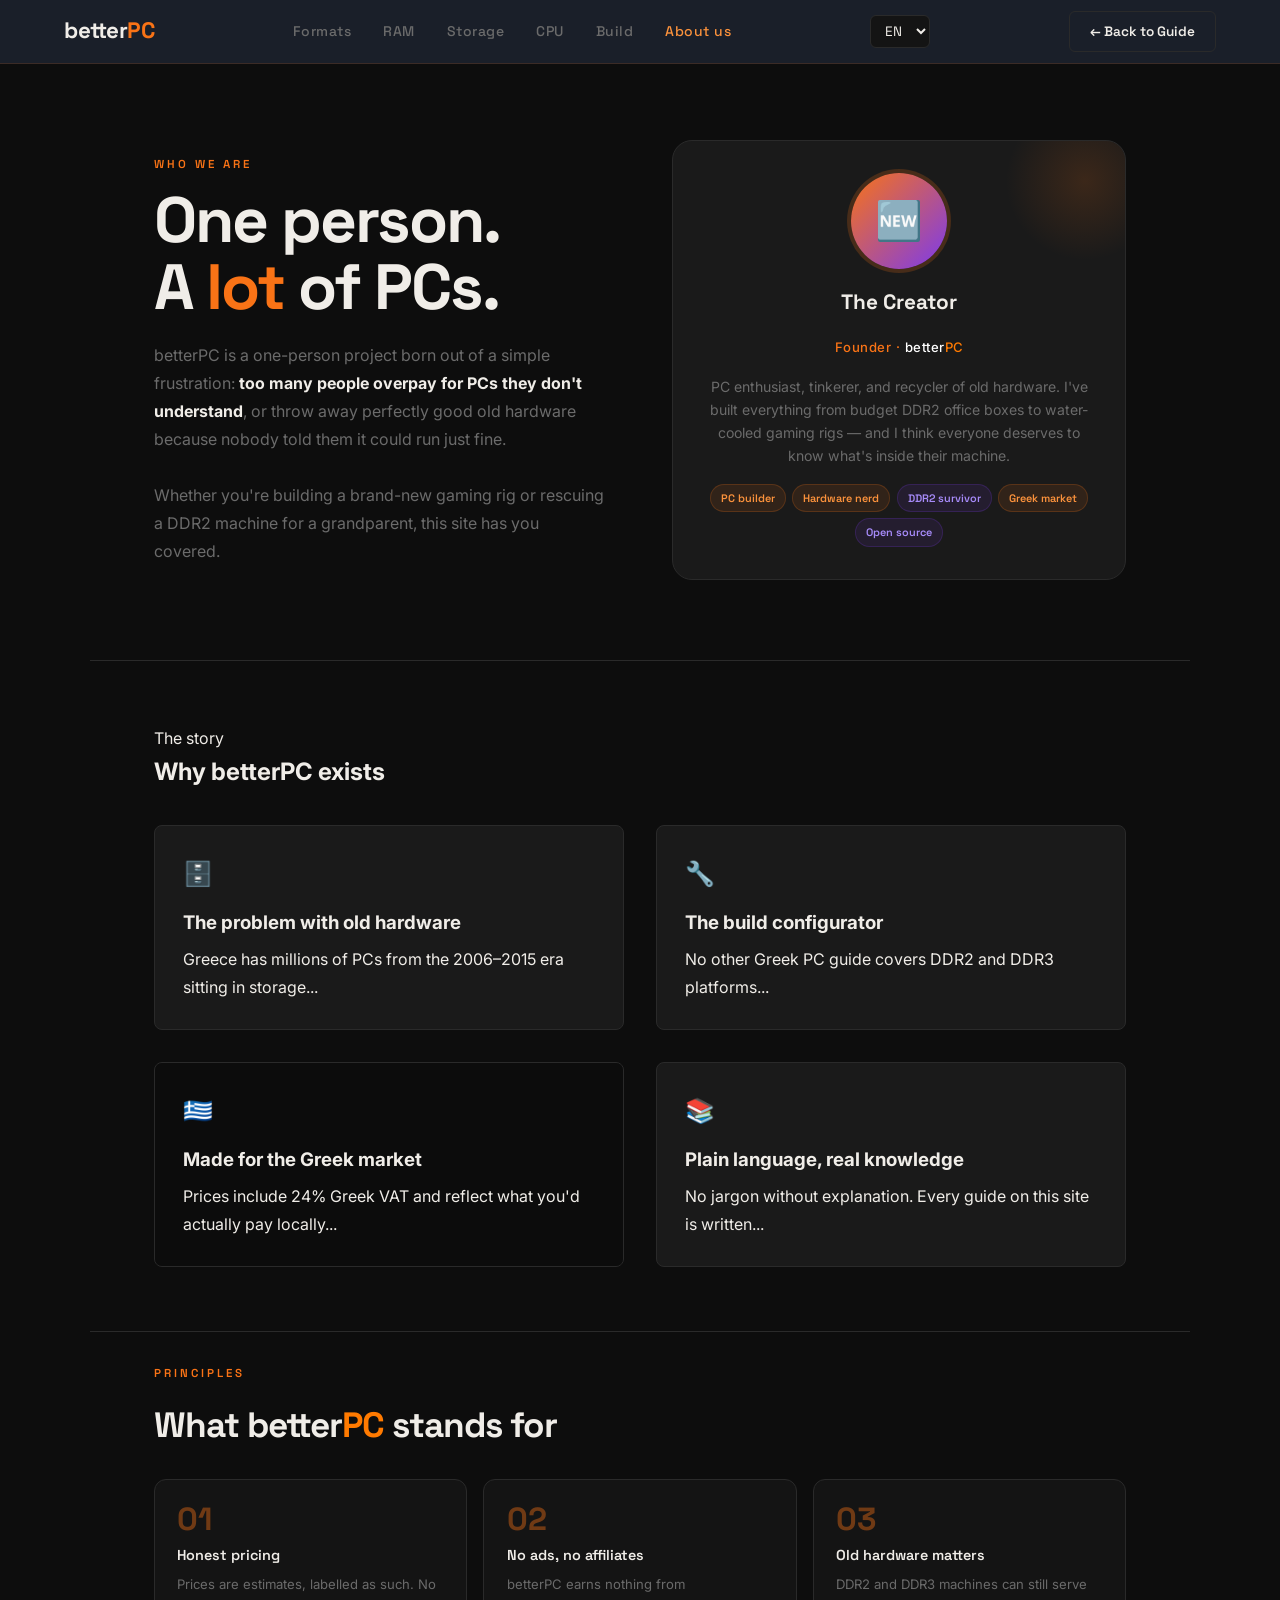
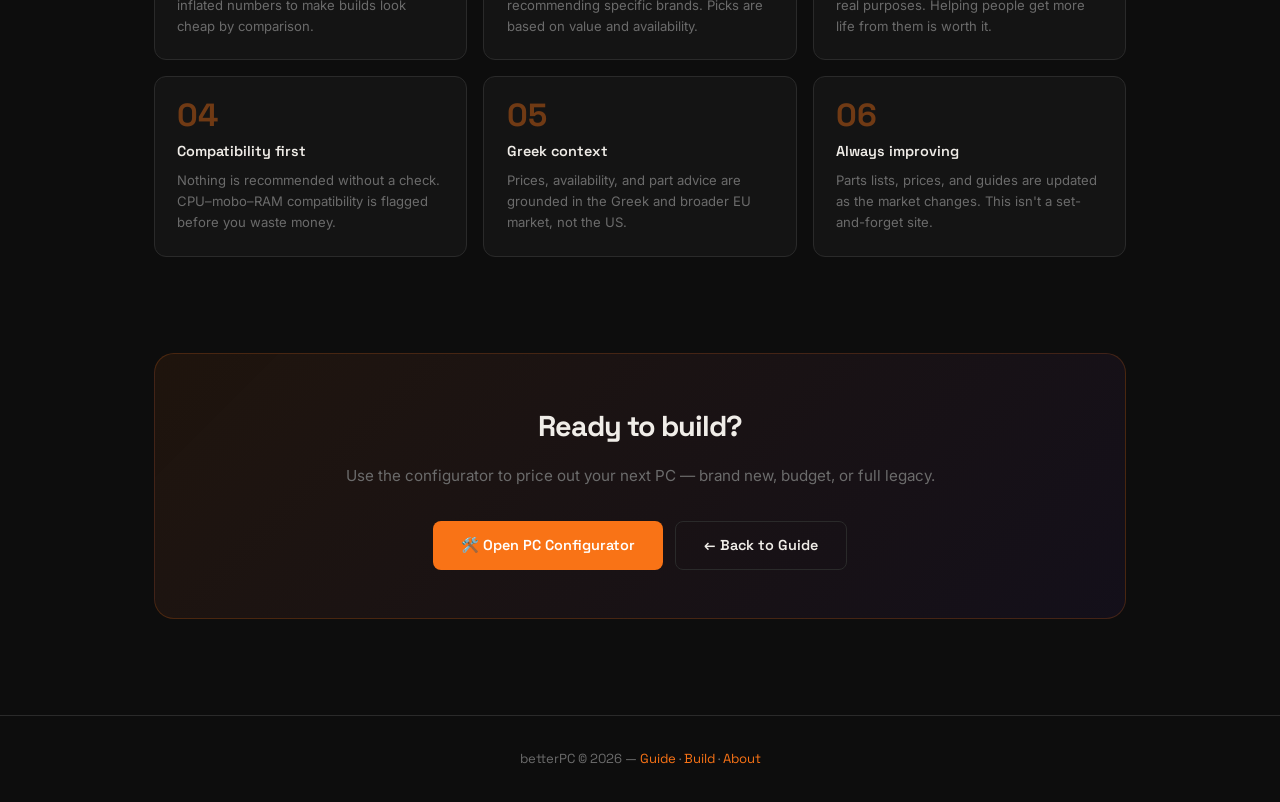
==== commit 8602f749: "Update about.html" ====
--- a/about.html
+++ b/about.html
@@ -23,7 +23,7 @@
   body { font-family: 'Inter', sans-serif; background: var(--bg); color: var(--text); line-height: 1.7; overflow-x: hidden; min-height: 100vh; }
 
   /* NAV */
-  .navbar { position: fixed; top: 0; left: 0; right: 0; z-index: 100; display: flex; align-items: center; justify-content: space-between; padding: 0 5%; height: 64px; background: rgba(13,13,13,0.85); backdrop-filter: blur(16px); border-bottom: 1px solid rgba(249,115,22,0.15); }
+  .navbar { position: fixed; top: 0; left: 0; right: 0; z-index: 100; display: flex; align-items: center; justify-content: space-between; padding: 0 5%; height: 64px; background: #1a1f29; backdrop-filter: blur(16px); border-bottom: 1px solid rgba(249,115,22,0.15); }
   .logo { font-family: 'Space Grotesk', sans-serif; font-size: 1.4rem; font-weight: 700; letter-spacing: -0.5px; color: var(--text); text-decoration: none; }
   .logo span { color: var(--accent); }
   .nav-links { display: flex; gap: 2rem; }
@@ -430,6 +430,15 @@
       about_values_eyebrow: "Принципы", about_values_title: "What better<span style='color: #ff7a00;'>PC</span> stands for", about_v1_title: "Честные цены", about_v1_desc: "Реальные оценки без искусственного завышения.", about_v2_title: "Без рекламы и партнерок", about_v2_desc: "Мы не зарабатываем на рекомендациях брендов.", about_v3_title: "Старое железо важно", about_v3_desc: "Машины на DDR2/DDR3 всё ещё могут приносить пользу.", about_v4_title: "Совместимость прежде всего", about_v4_desc: "Всегда проверяем связки CPU-плата-RAM.", about_v5_title: "Греческий контекст", about_v5_desc: "Цены и советы основаны на местном рынке.", about_v6_title: "Постоянное улучшение", about_v6_desc: "Гайды обновляются вслед за рынком.",
       about_cta_title: "Готовы к сборке?", about_cta_desc: "Используйте конфигуратор для расчета стоимости вашего ПК.", about_cta_btn_primary: "🛠️ Открыть конфигуратор"
     },
+    sr: {
+      nav_formats: "Formati", nav_ram: "RAM", nav_storage: "Skladištenje", nav_cpu: "CPU", nav_build: "Sastavi PC", nav_about: "O nama", nav_back: "← Nazad na vodič", footer_back: "Vodič", footer_about: "O nama",
+      tag_pc_builder: "PC builder", tag_hardware_nerd: "Hardware nerd", tag_ddr2_survivor: "DDR2 preživeli", tag_greek_market: "Grčko tržište", tag_open_source: "Otvoreni kod",
+      about_hero_eyebrow: "Ko smo mi", about_hero_title: "Jedna osoba.<br>Mnogo <em>računara</em>.", about_hero_desc: "betterPC je projekat jedne osobe, nastao iz jednostavne frustracije: <strong>previše ljudi preplaćuje za računare koje ne razumeju</strong>, ili bacaju sasvim ispravan stari hardver jer im niko nije rekao da i dalje odlično radi.<br><br>Bilo da sastavljate potpuno nov gejmerski računar ili spasavate DDR2 mašinu za baku i deku, ovaj sajt je tu za vas.",
+      about_avatar_name: "Tvorac", about_avatar_role: "Osnivač · <span style='color: white;'>better</span><span style='color: #ff7a00;'>PC</span>", about_avatar_bio: "Ljubitelj računara, majstor za petljanje i reciklažu starog hardvera. Sastavljao sam sve, od budžetskih DDR2 kancelarijskih mašina do vodeno hlađenih gejmerskih monstruma — i verujem da svako zaslužuje da zna šta se nalazi u njegovom računaru.",
+      about_story_eyebrow: "Priča", about_story_title: "Zašto better<span>PC</span> postoji", about_story_h1: "Problem sa starim hardverom", about_story_p1: "Grčka ima milione računara iz perioda 2006–2015 koji stoje po magacinima...", about_story_h2: "Konfigurator sastavljanja", about_story_p2: "Nijedan drugi grčki vodič ne pokriva DDR2 i DDR3 platforme...", about_story_h3: "Napravljeno za grčko tržište", about_story_p3: "Cene uključuju 24% grčkog PDV-a i odražavaju ono što biste zaista platili lokalno...", about_story_h4: "Jednostavan jezik, stvarno znanje", about_story_p4: "Bez žargona bez objašnjenja. Svaki vodič na ovom sajtu je napisan...",
+      about_values_eyebrow: "Principi", about_values_title: "Za šta se zalaže better<span style='color: #ff7a00;'>PC</span>", about_v1_title: "Poštene cene", about_v1_desc: "Cene su procene i tako su i označene. Nema naduvanih brojeva da bi konfiguracije izgledale jeftinije.", about_v2_title: "Bez reklama i partnerskih linkova", about_v2_desc: "betterPC ne zarađuje ništa preporučivanjem određenih brendova. Izbori se zasnivaju na vrednosti i dostupnosti.", about_v3_title: "Stari hardver je bitan", about_v3_desc: "DDR2 i DDR3 mašine i dalje mogu služiti svrsi. Vredi pomoći ljudima da im produže vek trajanja.", about_v4_title: "Kompatibilnost na prvom mestu", about_v4_desc: "Ništa se ne preporučuje bez provere. Kompatibilnost CPU–matična ploča–RAM se proverava pre nego što potrošite novac.", about_v5_title: "Grčki kontekst", about_v5_desc: "Cene, dostupnost i saveti o delovima zasnovani su na grčkom i širem EU tržištu, a ne na američkom.", about_v6_title: "Stalno unapređenje", about_v6_desc: "Liste delova, cene i vodiči se ažuriraju kako se tržište menja. Ovo nije sajt koji je zaboravljen.",
+      about_cta_title: "Spremni za sastavljanje?", about_cta_desc: "Koristite konfigurator da odredite cenu vašeg sledećeg računara — potpuno novog, budžetskog ili potpuno starog.", about_cta_btn_primary: "🛠️ Otvori Konfigurator PC-a"
+    },
     it: {
       nav_formats: "Formati", nav_ram: "RAM", nav_storage: "Archivio", nav_cpu: "CPU", nav_build: "Assembla", nav_about: "Chi siamo", nav_back: "← Torna alla Guida", footer_back: "Guida", footer_about: "Chi siamo",
       tag_pc_builder: "Assemblatore PC", tag_hardware_nerd: "Nerd hardware", tag_ddr2_survivor: "Sopravvissuto DDR2", tag_greek_market: "Mercato greco", tag_open_source: "Open source",
@@ -483,40 +492,46 @@
       about_story_eyebrow: "Историята", about_story_title: "Защо съществува better<span>PC</span>", about_story_h1: "Проблемът със стария хардуер", about_story_p1: "В Гърция има милиони компютри от периода 2006–2015, събиращи прах по складове...", about_story_h2: "Конфигураторът", about_story_p2: "Никой друг гръцки гайд не покрива DDR2 и DDR3 платформи...", about_story_h3: "За гръцкия пазар", about_story_p3: "Цените включват 24% гръцки ДДС...", about_story_h4: "Прост език", about_story_p4: "Без сложен жаргон. Гайдове, написани за всеки...",
       about_values_eyebrow: "Принципи", about_values_title: "В какво вярва better<span style='color: #ff7a00;'>PC</span>", about_v1_title: "Честни цени", about_v1_desc: "Прозрачни оценки.", about_v2_title: "Без реклами и партньорски връзки", about_v2_desc: "Не печелим от препоръчани марки.", about_v3_title: "Старият хардуер има значение", about_v3_desc: "Заслужава си да вдъхнем живот на DDR2/DDR3 машините.", about_v4_title: "Съвместимост преди всичко", about_v4_desc: "Проверка на CPU-дънна платка-RAM.", about_v5_title: "Гръцки контекст", about_v5_desc: "Цени и съвети, базирани на местния пазар.", about_v6_title: "Постоянно подобрение", about_v6_desc: "Обновления според пазара.",
       about_cta_title: "Готови ли сте?", about_cta_desc: "Използвайте конфигуратора, за да сметнете новия си компютър.", about_cta_btn_primary: "🛠️ Отвори конфигуратора"
-    }
-  };
-
+    }} 
   const langSelect = document.getElementById('langSelect');
 
-  // 3. Application rendering engine
+  // Η συνάρτηση που αλλάζει τη γλώσσα
   function translatePage(lang) {
+    // 1. Εδώ αλλάζεις τα κείμενα (ο κώδικας που ήδη έχεις)
     document.querySelectorAll('[data-i18n]').forEach(element => {
       const key = element.getAttribute('data-i18n');
       if (dictionary[lang] && dictionary[lang][key]) {
         element.innerHTML = dictionary[lang][key];
       }
     });
-    
-    // Αποθήκευση της επιλογής στο localStorage για τις επόμενες σελίδες
-    localStorage.setItem('userLanguage', lang);
-    
-    // Κρίσιμο fix: Συγχρονισμός της τιμής του dropdown ώστε να δείχνει τη σωστή γλώσσα
+
+    // 2. ΑΠΟΘΗΚΕΥΣΗ: Γράφουμε στο localStorage
+    localStorage.setItem('selectedLanguage', lang);
+
+    // 3. ΕΠΙΒΟΛΗ: Ενημερώνουμε το dropdown να δείχνει τη σωστή γλώσσα
     if (langSelect) langSelect.value = lang;
     
     document.documentElement.setAttribute("lang", lang);
   }
 
-  // 4. Input Listener Trigger
+  // 4. ΕΚΤΕΛΕΣΗ κατά τη φόρτωση
+  window.addEventListener('DOMContentLoaded', () => {
+    // Διαβάζουμε τι υπάρχει αποθηκευμένο (αν δεν υπάρχει, βάζουμε 'en')
+    const savedLang = localStorage.getItem('selectedLanguage') || 'en';
+    
+    // Επιβάλλουμε τη γλώσσα στο dropdown και στο UI
+    translatePage(savedLang);
+  });
+
+  // 5. LISTENER: Όταν ο χρήστης αλλάζει το dropdown χειροκίνητα
   if (langSelect) {
     langSelect.addEventListener('change', (e) => {
-      translatePage(e.target.value);
+      translatePage(e.target.value); // Εδώ χρησιμοποιούμε το e.target.value (το this.value)
     });
   }
 
-  // 5. Run configuration on application launch
-  // Διαβάζει το localStorage. Αν δεν υπάρχει τίποτα αποθηκευμένο, βάζει default τα αγγλικά ('en')
-  const savedLang = localStorage.getItem('userLanguage') || 'en';
-  translatePage(savedLang);
 </script>
+
+ 
 </body>
 </html>
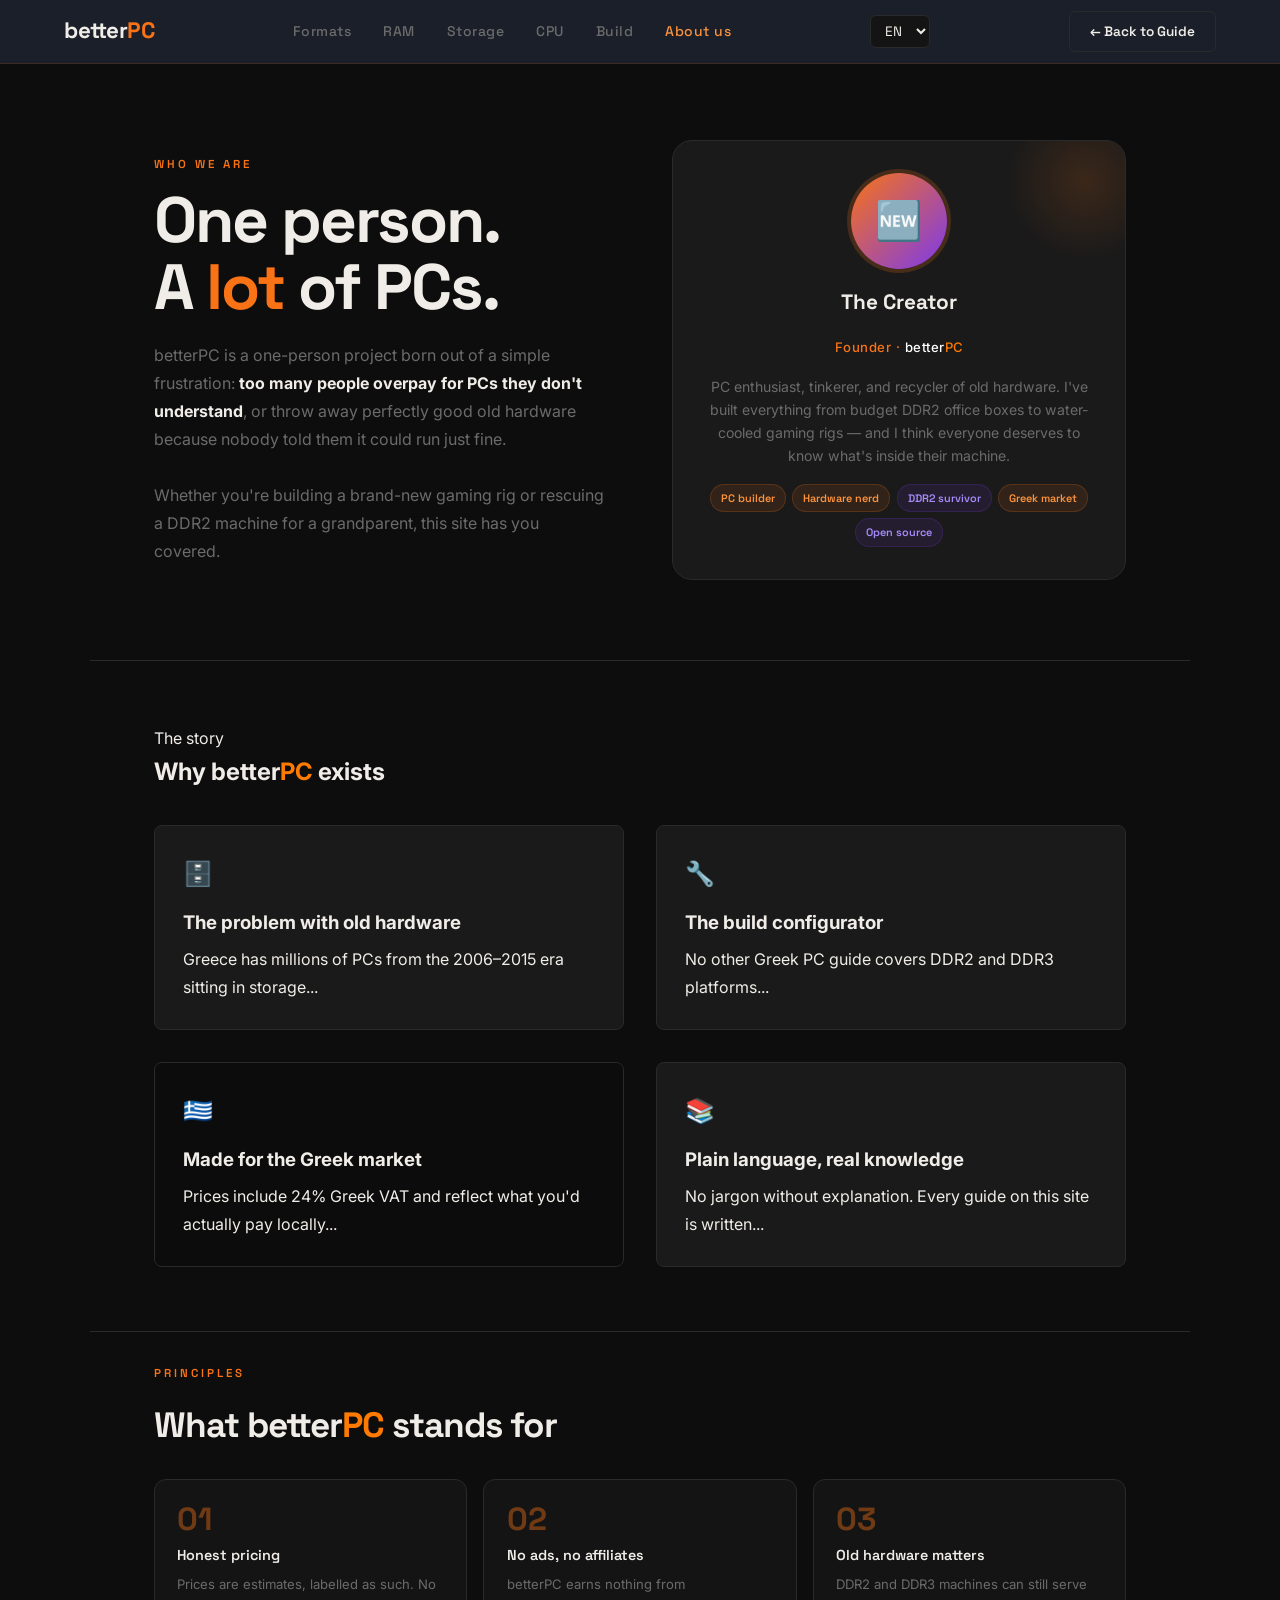
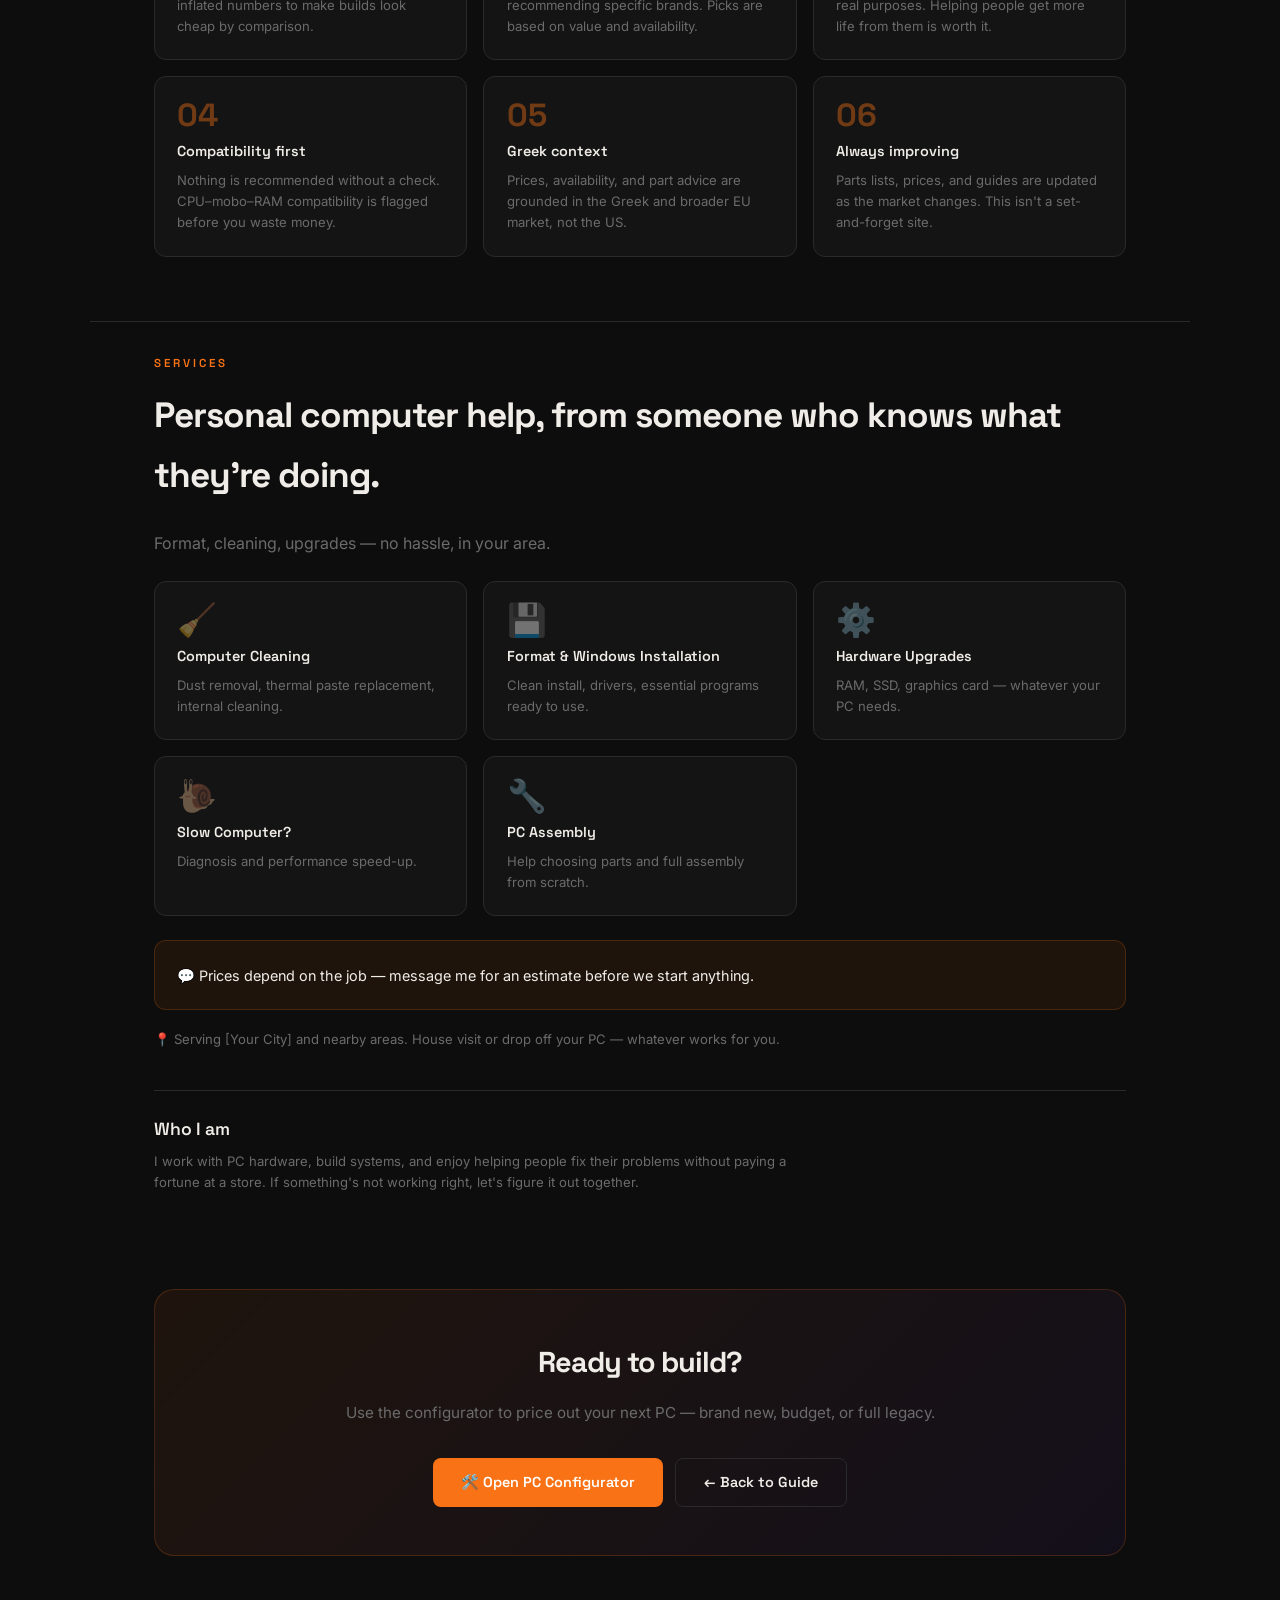
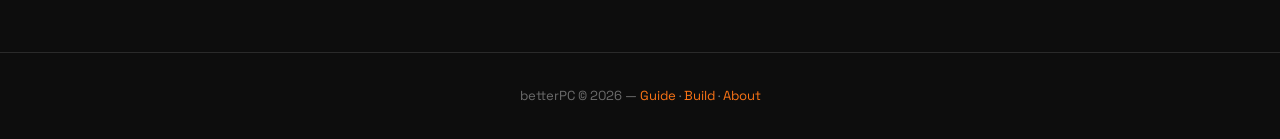
==== commit a92dc51d: "Update about.html" ====
--- a/about.html
+++ b/about.html
@@ -74,6 +74,7 @@
   .lang-select { background: var(--surface); color: var(--text); border: 1px solid var(--border); padding: 6px 10px; border-radius: 6px; font-family: 'Space Grotesk', sans-serif; font-size: 0.85rem; cursor: pointer; outline: none; }
   .lang-select:focus { border-color: var(--accent); }
 
+ /* AVATARS */ 
   .avatar-ring {
     width: 96px; height: 96px;
     border-radius: 50%;
@@ -339,6 +340,51 @@
   </div>
 </section>
 
+ <div class="section-divider"></div>
+
+<section class="values-section">
+  <p class="section-eyebrow" data-i18n="services_eyebrow">Services</p>
+  <h2 class="section-title" data-i18n="services_title">Personal computer help, from someone who knows what they're doing.</h2>
+  <p class="hero-desc" style="margin-bottom: 1.5rem;" data-i18n="services_desc">Format, cleaning, upgrades &mdash; no hassle, in your area.</p>
+  <div class="values-grid">
+    <div class="value-card">
+      <div class="value-num">🧹</div>
+      <div class="value-title" data-i18n="services_s1_title">Computer Cleaning</div>
+      <p class="value-desc" data-i18n="services_s1_desc">Dust removal, thermal paste replacement, internal cleaning.</p>
+    </div>
+    <div class="value-card">
+      <div class="value-num">💾</div>
+      <div class="value-title" data-i18n="services_s2_title">Format &amp; Windows Installation</div>
+      <p class="value-desc" data-i18n="services_s2_desc">Clean install, drivers, essential programs ready to use.</p>
+    </div>
+    <div class="value-card">
+      <div class="value-num">⚙️</div>
+      <div class="value-title" data-i18n="services_s3_title">Hardware Upgrades</div>
+      <p class="value-desc" data-i18n="services_s3_desc">RAM, SSD, graphics card &mdash; whatever your PC needs.</p>
+    </div>
+    <div class="value-card">
+      <div class="value-num">🐌</div>
+      <div class="value-title" data-i18n="services_s4_title">Slow Computer?</div>
+      <p class="value-desc" data-i18n="services_s4_desc">Diagnosis and performance speed-up.</p>
+    </div>
+    <div class="value-card">
+      <div class="value-num">🔧</div>
+      <div class="value-title" data-i18n="services_s5_title">PC Assembly</div>
+      <p class="value-desc" data-i18n="services_s5_desc">Help choosing parts and full assembly from scratch.</p>
+    </div>
+  </div>
+
+  <div class="value-card" style="margin-top: 1.5rem; background: rgba(249,115,22,0.08); border-color: rgba(249,115,22,0.2);">
+    <p class="value-desc" style="font-size: 0.9rem; color: var(--text);" data-i18n="services_price_note">💬 Prices depend on the job &mdash; message me for an estimate before we start anything.</p>
+  </div>
+
+  <p class="value-desc" style="margin-top: 1.2rem;" data-i18n="services_area">📍 Serving [Your City] and nearby areas. House visit or drop off your PC &mdash; whatever works for you.</p>
+
+  <div class="section-divider" style="margin: 2.5rem 0 1.5rem;"></div>
+
+  <h3 class="value-title" style="font-size: 1.1rem;" data-i18n="services_about_title">Who I am</h3>
+  <p class="value-desc" style="max-width: 650px;" data-i18n="services_about_desc">I work with PC hardware, build systems, and enjoy helping people fix their problems without paying a fortune at a store. If something's not working right, let's figure it out together.</p>
+</section>
 <section class="cta-section">
   <div class="cta-card">
     <h2 data-i18n="about_cta_title">Ready to build?</h2>
@@ -381,117 +427,332 @@
       tag_pc_builder: "PC builder", tag_hardware_nerd: "Hardware nerd", tag_ddr2_survivor: "DDR2 survivor", tag_greek_market: "Greek market", tag_open_source: "Open source",
       about_hero_eyebrow: "Who we are", about_hero_title: "One person.<br>A <em>lot</em> of PCs.", about_hero_desc: "betterPC is a one-person project born out of a simple frustration: <strong>too many people overpay for PCs they don't understand</strong>, or throw away perfectly good old hardware because nobody told them it could run just fine.<br><br>Whether you're building a brand-new gaming rig or rescuing a DDR2 machine for a grandparent, this site has you covered.",
       about_avatar_name: "The Creator", about_avatar_role: "Founder · <span style='color: white;'>better</span><span style='color: #ff7a00;'>PC</span>", about_avatar_bio: "PC enthusiast, tinkerer, and recycler of old hardware. I've built everything from budget DDR2 office boxes to water-cooled gaming rigs — and I think everyone deserves to know what's inside their machine.",
-      about_story_eyebrow: "The story", about_story_title: "Why better<span>PC</span> exists", about_story_h1: "The problem with old hardware", about_story_p1: "Greece has millions of PCs from the 2006–2015 era sitting in storage...", about_story_h2: "The build configurator", about_story_p2: "No other Greek PC guide covers DDR2 and DDR3 platforms...", about_story_h3: "Made for the Greek market", about_story_p3: "Prices include 24% Greek VAT and reflect what you'd actually pay locally...", about_story_h4: "Plain language, real knowledge", about_story_p4: "No jargon without explanation. Every guide on this site is written...",
+      about_story_eyebrow: "The story", about_story_title: "Why better<span style='color: #ff7a00;'>PC</span> exists", about_story_h1: "The problem with old hardware", about_story_p1: "Greece has millions of PCs from the 2006–2015 era sitting in storage...", about_story_h2: "The build configurator", about_story_p2: "No other Greek PC guide covers DDR2 and DDR3 platforms...", about_story_h3: "Made for the Greek market", about_story_p3: "Prices include 24% Greek VAT and reflect what you'd actually pay locally...", about_story_h4: "Plain language, real knowledge", about_story_p4: "No jargon without explanation. Every guide on this site is written...",
       about_values_eyebrow: "Principles", about_values_title: "What better<span style='color: #ff7a00;'>PC</span> stands for", about_v1_title: "Honest pricing", about_v1_desc: "Prices are estimates, labelled as such. No inflated numbers to make builds look cheap by comparison.", about_v2_title: "No ads, no affiliates", about_v2_desc: "betterPC earns nothing from recommending specific brands. Picks are based on value and availability.", about_v3_title: "Old hardware matters", about_v3_desc: "DDR2 and DDR3 machines can still serve real purposes. Helping people get more life from them is worth it.", about_v4_title: "Compatibility first", about_v4_desc: "Nothing is recommended without a check. CPU–mobo–RAM compatibility is flagged before you waste money.", about_v5_title: "Greek context", about_v5_desc: "Prices, availability, and part advice are grounded in the Greek and broader EU market, not the US.", about_v6_title: "Always improving", about_v6_desc: "Parts lists, prices, and guides are updated as the market changes. This isn't a set-and-forget site.",
-      about_cta_title: "Ready to build?", about_cta_desc: "Use the configurator to price out your next PC — brand new, budget, or full legacy.", about_cta_btn_primary: "🛠️ Open PC Configurator"
+      about_cta_title: "Ready to build?", about_cta_desc: "Use the configurator to price out your next PC — brand new, budget, or full legacy.", about_cta_btn_primary: "🛠️ Open PC Configurator", "services_eyebrow": "Services",
+    "services_title": "Personal computer help, from someone who knows what they're doing.",
+    "services_desc": "Format, cleaning, upgrades — no hassle, in your area.",
+    "services_s1_title": "Computer Cleaning",
+    "services_s1_desc": "Dust removal, thermal paste replacement, internal cleaning.",
+    "services_s2_title": "Format & Windows Installation",
+    "services_s2_desc": "Clean install, drivers, essential programs ready to use.",
+    "services_s3_title": "Hardware Upgrades",
+    "services_s3_desc": "RAM, SSD, graphics card — whatever your PC needs.",
+    "services_s4_title": "Slow Computer?",
+    "services_s4_desc": "Diagnosis and performance speed-up.",
+    "services_s5_title": "PC Assembly",
+    "services_s5_desc": "Help choosing parts and full assembly from scratch.",
+    "services_price_note": "💬 Prices depend on the job — message me for an estimate before we start anything.",
+    "services_area": "📍 Serving [Your City] and nearby areas. House visit or drop off your PC — whatever works for you.",
+    "services_about_title": "Who I am",
+    "services_about_desc": "I work with PC hardware, build systems, and enjoy helping people fix their problems without paying a fortune at a store. If something's not working right, let's figure it out together."
     },
     el: {
       nav_formats: "Κατηγορίες", nav_ram: "RAM", nav_storage: "Αποθήκευση", nav_cpu: "CPU", nav_build: "Στήσιμο PC", nav_about: "Σχετικά με εμάς", nav_back: "← Πίσω στον Οδηγό", footer_back: "Οδηγός", footer_about: "Σχετικά",
       tag_pc_builder: "PC builder", tag_hardware_nerd: "Hardware nerd", tag_ddr2_survivor: "DDR2 survivor", tag_greek_market: "Ελληνική αγορά", tag_open_source: "Open source",
       about_hero_eyebrow: "Ποιοι ειμαστε", about_hero_title: "Ένας άνθρωπος.<br>Πολλά κομμάτια hardware.", about_hero_desc: "Το betterPC είναι ένα аτομικό project που γεννήθηκε από μια απλή απογοήτευση: <strong>πάρα πολλοί άνθρωποι πληρώνουν υπερβολικά ποσά για υπολογιστές που δεν καταλαβαίνουν</strong>, ή πετάνε απόλυта λειτουργικό παλιό hardware επειδή κανείς δεν τους είπε ότι μπορεί να αποδώσει μια χαρά.<br><br>Είτε χτίζετε ένα ολοκαίνουργιο gaming rig είτε ανασταίνετε ένα μηχάνημα DDR2 για τον παππού και τη γιαγιά, αυτό το site σας καλύπτει.",
       about_avatar_name: "Ο Δημιουργός", about_avatar_role: "Ιδρυτής · <span style='color: white;'>better</span><span style='color: #ff7a00;'>PC</span>", about_avatar_bio: "Λάτρης των PC, tinkerer και ανακυκλωτής παλιού υλικού. Έχω στήσει τα πάντα: από οικονομικά DDR2 κουτιά γραφείου μέχρι υδρόψυκτα gaming θηρία — και πιστεύω ότι όλοι αξίζουν να ξέρουν τι κρύβεται μέσα στο μηχάνημά τους.",
-      about_story_eyebrow: "Η ιστορια", about_story_title: "Γιατι υπαρχει το better<span>PC</span>", about_story_h1: "Το πρόβλημα με το παλιό hardware", about_story_p1: "Η Ελλάδα έχει εκατομμύρια PC της περιόδου 2006–2015 ξεχασμένα σε αποθήκες...", about_story_h2: "Ο διαμορφωτής συστήματος", about_story_p2: "Κανένας άλλος ελληνικός οδηγός PC δεν καλύπτει πλαтφόρμες DDR2 και DDR3...", about_story_h3: "Φτιαγμένο για την ελληνική αγορά", about_story_p3: "Οι τιμές περιλαμβάνουν 24% ΦΠΑ και αντικαтоπτρίζουν τι θα πληρώσετε πραγματικά εδώ...", about_story_h4: "Απλή γλώσσα, ουσιαστική γνώση", about_story_p4: "Καμία οроλογία χωρίς επεξήγηση. Κάθε οδηγός σε αυτόν τον ιστότοπο είναι γραμμένος...",
+      about_story_eyebrow: "Η ιστορια", about_story_title: "Γιατι υπαρχει το better<span style='color: #ff7a00;'>PC</span>", about_story_h1: "Το πρόβλημα με το παλιό hardware", about_story_p1: "Η Ελλάδα έχει εκατομμύρια PC της περιόδου 2006–2015 ξεχασμένα σε αποθήκες...", about_story_h2: "Ο διαμορφωτής συστήματος", about_story_p2: "Κανένας άλλος ελληνικός οδηγός PC δεν καλύπτει πλαтφόρμες DDR2 και DDR3...", about_story_h3: "Φτιαγμένο για την ελληνική αγορά", about_story_p3: "Οι τιμές περιλαμβάνουν 24% ΦΠΑ και αντικαтоπτρίζουν τι θα πληρώσετε πραγματικά εδώ...", about_story_h4: "Απλή γλώσσα, ουσιαστική γνώση", about_story_p4: "Καμία οроλογία χωρίς επεξήγηση. Κάθε οδηγός σε αυτόν τον ιστότοπο είναι γραμμένος...",
       about_values_eyebrow: "Αρχες", about_values_title: "Τι πρεσβευει το better<span style='color: #ff7a00;'>PC</span>", about_v1_title: "Ειλικρινείς τιμές", about_v1_desc: "Οι τιμές είναι εκτιμήσεις και επισημαίνονται ως τέτοιες. Όχι φουσκωμένα νούμεра απλά για να φαίνονται οι συνθέσεις φθηνές.", about_v2_title: "Χωρίς διαφημίσεις ή affiliates", about_v2_desc: "Το betterPC δεν κερδίζει τίποта από την πρόταση συγκεκριμένων εταιρειών. Οι επιλογές βασίζονται στην αξία και τη διαθεσιμότητα.", about_v3_title: "Το παλιό hardware έχει αξία", about_v3_desc: "Τα μηχανήματα DDR2 και DDR3 μπορούν ακόμα να εξυπηρετήσουν πραγματικές ανάγκες. Αξίζει να βοηθάμε τον κόσмо να τους δώσει ζωή.", about_v4_title: "Προτεραιότητα στη συμβατότητα", about_v4_desc: "Τίποта δεν προтеίνεται χωρίς έλεγχο. Η συμβατότητα CPU–μητρικής–RAM ελέγχεται προτού σπαταλήσετε χρήματα.", about_v5_title: "Ελληνική πραγματικότητα", about_v5_desc: "Οι τιμές, η διαθεσιμότητα και οι συμβουλές εξαρτημάτων βασίζονται στην ελληνική και ευρύτερη ευρωπαϊκή αγορά, όχι των ΗΠΑ.", about_v6_title: "Συνεχής βелτίωση", about_v6_desc: "Οι λίστες ανταλλακτικών, οι τιμές και οι οδηγοί ενημερώνονται καθώς αλλάζει η αγορά. Δεν είναι ένα παρατημένο site.",
-      about_cta_title: "Είστε έτοιμοι για το στήσιμο;", about_cta_desc: "Χρησιμοποιήστε τον διαμορφωτή για να υπολογίσετε το κόστος του επόμενου PC σας — καινούργιο, οικονομικό ή legacy.", about_cta_btn_primary: "🛠️ Άνοιγμα Διαμορφωτή PC"
+      about_cta_title: "Είστε έτοιμοι για το στήσιμο;", about_cta_desc: "Χρησιμοποιήστε τον διαμορφωτή για να υπολογίσετε το κόστος του επόμενου PC σας — καινούργιο, οικονομικό ή legacy.", about_cta_btn_primary: "🛠️ Άνοιγμα Διαμορφωτή PC", "services_eyebrow": "Υπηρεσίες",
+    "services_title": "Βοήθεια με τον υπολογιστή σας, από κάποιον που ξέρει τι κάνει.",
+    "services_desc": "Format, καθαρισμός, αναβαθμίσεις — χωρίς ταλαιπωρία, στην περιοχή σας.",
+    "services_s1_title": "Καθαρισμός Υπολογιστή",
+    "services_s1_desc": "Αφαίρεση σκόνης, αντικατάσταση θερμοαγώγιμης πάστας, εσωτερικός καθαρισμός.",
+    "services_s2_title": "Format & Εγκατάσταση Windows",
+    "services_s2_desc": "Καθαρή εγκατάσταση, drivers, βασικά προγράμματα έτοιμα για χρήση.",
+    "services_s3_title": "Αναβαθμίσεις Hardware",
+    "services_s3_desc": "RAM, SSD, κάρτα γραφικών — ό,τι χρειάζεται ο υπολογιστής σας.",
+    "services_s4_title": "Αργός Υπολογιστής;",
+    "services_s4_desc": "Διάγνωση και βελτίωση απόδοσης.",
+    "services_s5_title": "Συναρμολόγηση PC",
+    "services_s5_desc": "Βοήθεια στην επιλογή εξαρτημάτων και πλήρης συναρμολόγηση από το μηδέν.",
+    "services_price_note": "💬 Οι τιμές εξαρτώνται από τη δουλειά — στείλτε μου μήνυμα για εκτίμηση πριν ξεκινήσουμε οτιδήποτε.",
+    "services_area": "📍 Εξυπηρετώ την περιοχή [Η Πόλη σας] και γύρω περιοχές. Επίσκεψη στο σπίτι ή φέρτε τον υπολογιστή σας — ό,τι σας βολεύει.",
+    "services_about_title": "Ποιος είμαι",
+    "services_about_desc": "Ασχολούμαι με hardware υπολογιστών, φτιάχνω συστήματα και μου αρέσει να βοηθάω τον κόσμο να λύσει τα προβλήματά του χωρίς να ξοδεύει μια περιουσία σε κατάστημα. Αν κάτι δεν λειτουργεί σωστά, ας το λύσουμε μαζί."
     },
     de: {
       nav_formats: "Formate", nav_ram: "RAM", nav_storage: "Speicher", nav_cpu: "CPU", nav_build: "PC Bauen", nav_about: "Über uns", nav_back: "← Zurück zum Leitfaden", footer_back: "Leitfaden", footer_about: "Über uns",
       tag_pc_builder: "PC-Builder", tag_hardware_nerd: "Hardware-Nerd", tag_ddr2_survivor: "DDR2-Überlebender", tag_greek_market: "Griechischer Markt", tag_open_source: "Open-Source",
       about_hero_eyebrow: "Wer wir sind", about_hero_title: "Eine Person.<br>Viele PCs.", about_hero_desc: "betterPC ist ein Ein-Personen-Projekt, das aus einer einfachen Frustration heraus entstanden ist: <strong>Zu viele Menschen zahlen zu viel für PCs, die sie nicht verstehen</strong>, oder werfen perfekt funktionierende alte Hardware weg, weil ihnen niemand gesagt hat, dass sie noch einwandfrei laufen würde.<br><br>Egal, ob Sie einen brandneuen Gaming-Rig bauen oder eine DDR2-Maschine für die Großeltern retten, diese Website hilft Ihnen weiter.",
       about_avatar_name: "Der Ersteller", about_avatar_role: "Gründer · <span style='color: white;'>better</span><span style='color: #ff7a00;'>PC</span>", about_avatar_bio: "PC-Enthusiast, Bastler und Recycler alter Hardware. Ich habe alles gebaut, von günstigen DDR2-Büroboxen bis hin zu wassergekühlten Gaming-Rigs – und ich finde, jeder sollte wissen, was in seiner Maschine steckt.",
-      about_story_eyebrow: "Die Geschichte", about_story_title: "Warum es better<span>PC</span> gibt", about_story_h1: "Das Problem mit alter Hardware", about_story_p1: "Griechenland hat Millionen von PCs aus den Jahren 2006–2015 ungenutzt in Lagern liegen...", about_story_h2: "Der Build-Konfigurator", about_story_p2: "Kein anderer griechischer PC-Leitfaden deckt DDR2- und DDR3-Plattformen ab...", about_story_h3: "Für den griechischen Markt gemacht", about_story_p3: "Die Preise enthalten 24% griechische MwSt. und entsprechen dem, was Sie vor Ort zahlen...", about_story_h4: "Klare Sprache, echtes Wissen", about_story_p4: "Kein Fachjargon ohne Erklärung. Jeder Leitfaden auf dieser Website ist so geschrieben...",
+      about_story_eyebrow: "Die Geschichte", about_story_title: "Warum es better<span style='color: #ff7a00;'>PC</span> gibt", about_story_h1: "Das Problem mit alter Hardware", about_story_p1: "Griechenland hat Millionen von PCs aus den Jahren 2006–2015 ungenutzt in Lagern liegen...", about_story_h2: "Der Build-Konfigurator", about_story_p2: "Kein anderer griechischer PC-Leitfaden deckt DDR2- und DDR3-Plattformen ab...", about_story_h3: "Für den griechischen Markt gemacht", about_story_p3: "Die Preise enthalten 24% griechische MwSt. und entsprechen dem, was Sie vor Ort zahlen...", about_story_h4: "Klare Sprache, echtes Wissen", about_story_p4: "Kein Fachjargon ohne Erklärung. Jeder Leitfaden auf dieser Website ist so geschrieben...",
       about_values_eyebrow: "Prinzipien", about_values_title: "Wofür better<span style='color: #ff7a00;'>PC</span> steht", about_v1_title: "Ehrliche Preise", about_v1_desc: "Preise sind Schätzungen und als solche gekennzeichnet. Keine künstlich niedrigen Zahlen, um Builds billig wirken zu lassen.", about_v2_title: "Keine Werbung, keine Affiliates", about_v2_desc: "betterPC verdient nichts an Empfehlungen bestimmter Marken. Die Auswahl basiert auf Nutzen und Verfügbarkeit.", about_v3_title: "Alte Hardware zählt", about_v3_desc: "DDR2- und DDR3-Systeme können immer noch nützliche Dienste leisten. Es lohnt sich, ihnen neues Leben einzuhauchen.", about_v4_title: "Kompatibilität zuerst", about_v4_desc: "Nichts wird ohne Prüfung empfohlen. Die CPU-Mainboard-RAM-Kompatibilität wird geprüft, bevor Sie Geld verschwenden.", about_v5_title: "Griechischer Kontext", about_v5_desc: "Preise, Verfügbarkeit und Ratschläge basieren auf dem griechischen und EU-Markt, not auf den USA.", about_v6_title: "Ständige Verbesserung", about_v6_desc: "Teilelisten, Preise und Leitfäden werden aktualisiert, wenn sich der Markt ändert. Keine verwaiste Seite.",
-      about_cta_title: "Bereit zum Bauen?", about_cta_desc: "Nutzen Sie den Konfigurator, um Ihren nächsten PC zu planen – brandneu, Budget oder klassisches Legacy-System.", about_cta_btn_primary: "🛠️ PC-Konfigurator öffnen"
-    },
+      about_cta_title: "Bereit zum Bauen?", about_cta_desc: "Nutzen Sie den Konfigurator, um Ihren nächsten PC zu planen – brandneu, Budget oder klassisches Legacy-System.", about_cta_btn_primary: "🛠️ PC-Konfigurator öffnen", "services_eyebrow": "Services",
+    "services_eyebrow": "Dienstleistungen",
+    "services_title": "PC-Hilfe von jemandem, der weiß, was er tut.",
+    "services_desc": "Formatierung, Reinigung, Upgrades — unkompliziert, in Ihrer Nähe.",
+    "services_s1_title": "Computerreinigung",
+    "services_s1_desc": "Staubentfernung, Wärmeleitpasten-Wechsel, Innenreinigung.",
+    "services_s2_title": "Formatierung & Windows-Installation",
+    "services_s2_desc": "Saubere Installation, Treiber, wichtige Programme einsatzbereit.",
+    "services_s3_title": "Hardware-Upgrades",
+    "services_s3_desc": "RAM, SSD, Grafikkarte — was Ihr PC auch braucht.",
+    "services_s4_title": "Langsamer Computer?",
+    "services_s4_desc": "Diagnose und Leistungssteigerung.",
+    "services_s5_title": "PC-Zusammenbau",
+    "services_s5_desc": "Hilfe bei der Teileauswahl und komplette Montage von Grund auf.",
+    "services_price_note": "💬 Die Preise hängen vom Auftrag ab — schreiben Sie mir für ein Angebot, bevor wir beginnen.",
+    "services_area": "📍 Ich bediene [Ihre Stadt] und Umgebung. Hausbesuch oder Abgabe Ihres PCs — was Ihnen lieber ist.",
+    "services_about_title": "Wer ich bin",
+    "services_about_desc": "Ich arbeite mit PC-Hardware, baue Systeme und helfe gerne Menschen, ihre Probleme zu lösen, ohne im Laden ein Vermögen auszugeben. Wenn etwas nicht richtig funktioniert, finden wir es gemeinsam heraus."
+  },
     es: {
       nav_formats: "Formatos", nav_ram: "RAM", nav_storage: "Almacenamiento", nav_cpu: "CPU", nav_build: "Configurar PC", nav_about: "Sobre nosotros", nav_back: "← Volver a la Guía", footer_back: "Guía", footer_about: "Acerca de",
       tag_pc_builder: "Montador de PC", tag_hardware_nerd: "Nerd del hardware", tag_ddr2_survivor: "Superviviente DDR2", tag_greek_market: "Mercado griego", tag_open_source: "Código abierto",
       about_hero_eyebrow: "Quiénes somos", about_hero_title: "Una persona.<br>Muchos ordenadores.", about_hero_desc: "betterPC es un proyecto unipersonal nacido de una frustración simple: <strong>mucha gente paga de más por ordenadores que no entiende</strong>, o desecha hardware antiguo perfectamente funcional porque nadie les dijo que podía rendir bien.<br><br>Ya sea que estés montando un equipo de juegos nuevo o rescatando una máquina DDR2 para tus abuelos, este sitio te ayuda.",
       about_avatar_name: "El Creador", about_avatar_role: "Fundador · <span style='color: white;'>better</span><span style='color: #ff7a00;'>PC</span>", about_avatar_bio: "Entusiasta de la informática, reparador y reciclador de hardware antiguo. He montado de todo, desde cajas de oficina DDR2 económicas hasta equipos gaming refrigerados por agua, y creo que todos merecen saber qué hay dentro de su máquina.",
-      about_story_eyebrow: "La historia", about_story_title: "Por qué existe better<span>PC</span>", about_story_h1: "El problema del hardware antiguo", about_story_p1: "Grecia tiene millones de PC de la era 2006–2015 acumulando polvo en almacenes...", about_story_h2: "El configurador de equipos", about_story_p2: "Ninguna otra guía de PC en Grecia cubre plataformas de legado DDR2 y DDR3...", about_story_h3: "Hecho para el mercado griego", about_story_p3: "Los precios incluyen el 24% de IVA griego y reflejan lo que realmente pagarías a nivel local...", about_story_h4: "Lenguaje sencillo, conocimiento real", about_story_p4: "Sin tecnicismos innecesarios sin explicación. Cada guía en este sitio está escrita...",
+      about_story_eyebrow: "La historia", about_story_title: "Por qué existe better<span style='color: #ff7a00;'>PC</span>", about_story_h1: "El problema del hardware antiguo", about_story_p1: "Grecia tiene millones de PC de la era 2006–2015 acumulando polvo en almacenes...", about_story_h2: "El configurador de equipos", about_story_p2: "Ninguna otra guía de PC en Grecia cubre plataformas de legado DDR2 y DDR3...", about_story_h3: "Hecho para el mercado griego", about_story_p3: "Los precios incluyen el 24% de IVA griego y reflejan lo que realmente pagarías a nivel local...", about_story_h4: "Lenguaje sencillo, conocimiento real", about_story_p4: "Sin tecnicismos innecesarios sin explicación. Cada guía en este sitio está escrita...",
       about_values_eyebrow: "Principios", about_values_title: "Lo que defiende better<span style='color: #ff7a00;'>PC</span>", about_v1_title: "Precios honestos", about_v1_desc: "Los precios son estimaciones y se marcan como tales. No inflamos números para hacer que los montajes parezcan baratos.", about_v2_title: "Sin anuncios ni afiliados", about_v2_desc: "betterPC no gana nada recomendando marcas específicas. Las elecciones se basan en el valor y disponibilidad real.", about_v3_title: "El hardware antiguo importa", about_v3_desc: "Las máquinas DDR2 y DDR3 aún pueden cumplir propósitos reales. Ayudar a la gente a darles más vida vale la pena.", about_v4_title: "Compatibilidad primero", about_v4_desc: "No se recomienda nada sin una verificación previa. La comodidad de la compatibilidad CPU–placa–RAM se analiza antes de que gastes dinero.", about_v5_title: "Contexto griego", about_v5_desc: "Los precios, la disponibilidad y los consejos de componentes se basan en el mercado griego y de la UE, no en el de EE. UU.", about_v6_title: "Mejora continua", about_v6_desc: "Las listas de piezas, precios y guías se actualizan a medida que cambia el mercado. Este no es un sitio web abandonado.",
-      about_cta_title: "¿Listo para montar?", about_cta_desc: "Usa el configurador para calcular el precio de tu próximo PC: nuevo, económico o de legado completo.", about_cta_btn_primary: "🛠️ Abrir Configurador de PC"
+      about_cta_title: "¿Listo para montar?", about_cta_desc: "Usa el configurador para calcular el precio de tu próximo PC: nuevo, económico o de legado completo.", about_cta_btn_primary: "🛠️ Abrir Configurador de PC", "services_eyebrow": "Servicios",
+    "services_title": "Ayuda con tu computadora, de parte de alguien que sabe lo que hace.",
+    "services_desc": "Formateo, limpieza, mejoras — sin complicaciones, en tu zona.",
+    "services_s1_title": "Limpieza de computadora",
+    "services_s1_desc": "Eliminación de polvo, cambio de pasta térmica, limpieza interna.",
+    "services_s2_title": "Formateo e Instalación de Windows",
+    "services_s2_desc": "Instalación limpia, controladores, programas esenciales listos para usar.",
+    "services_s3_title": "Mejoras de Hardware",
+    "services_s3_desc": "RAM, SSD, tarjeta gráfica — lo que sea que tu PC necesite.",
+    "services_s4_title": "¿Computadora lenta?",
+    "services_s4_desc": "Diagnóstico y mejora del rendimiento.",
+    "services_s5_title": "Ensamblaje de PC",
+    "services_s5_desc": "Ayuda para elegir componentes y ensamblaje completo desde cero.",
+    "services_price_note": "💬 Los precios dependen del trabajo — escríbeme para un presupuesto antes de empezar cualquier cosa.",
+    "services_area": "📍 Atiendo [Tu Ciudad] y alrededores. Visita a domicilio o trae tu PC — lo que te resulte mejor.",
+    "services_about_title": "Quién soy",
+    "services_about_desc": "Trabajo con hardware de PC, armo sistemas y disfruto ayudando a la gente a resolver sus problemas sin pagar una fortuna en una tienda. Si algo no funciona bien, resolvámoslo juntos."
     },
     fr: {
       nav_formats: "Formats", nav_ram: "RAM", nav_storage: "Stockage", nav_cpu: "CPU", nav_build: "Construire", nav_about: "À propos", nav_back: "← Retour au guide", footer_back: "Guide", footer_about: "À propos",
       tag_pc_builder: "Monteur PC", tag_hardware_nerd: "Nerd hardware", tag_ddr2_survivor: "Survivant DDR2", tag_greek_market: "Marché grec", tag_open_source: "Open source",
       about_hero_eyebrow: "Qui sommes-nous", about_hero_title: "Une personne.<br>Beaucoup <em>de</em> PC.", about_hero_desc: "betterPC est un projet solo né d'une frustration simple : <strong>trop de gens paient trop cher pour des PC qu'ils ne comprennent pas</strong>, ou jettent du vieux matériel parfaitement fonctionnel. <br><br>Que vous montiez une machine de jeu flambant neuve ou que vous sauviez un PC DDR2, ce site est là pour vous.",
       about_avatar_name: "Le Créateur", about_avatar_role: "Fondateur · betterPC", about_avatar_bio: "Passionné de PC et adepte du recyclage matériel. J'ai tout construit, des boîtiers de bureau DDR2 aux rigs de jeu refroidis par eau.",
-      about_story_eyebrow: "L'histoire", about_story_title: "Pourquoi better<span>PC</span> existe", about_story_h1: "Le problème du vieux matériel", about_story_p1: "La Grèce a des millions de PC de l'ère 2006-2015 oubliés dans des entrepôts...", about_story_h2: "Le configurateur", about_story_p2: "Aucun autre guide grec ne couvre les plateformes DDR2 et DDR3...", about_story_h3: "Pour le marché grec", about_story_p3: "Les prix incluent 24% de TVA grecque...", about_story_h4: "Langage simple", about_story_p4: "Pas de jargon inutile. Chaque guide est écrit pour être compris...",
+      about_story_eyebrow: "L'histoire", about_story_title: "Pourquoi better<span style='color: #ff7a00;'>PC</span> existe", about_story_h1: "Le problème du vieux matériel", about_story_p1: "La Grèce a des millions de PC de l'ère 2006-2015 oubliés dans des entrepôts...", about_story_h2: "Le configurateur", about_story_p2: "Aucun autre guide grec ne couvre les plateformes DDR2 et DDR3...", about_story_h3: "Pour le marché grec", about_story_p3: "Les prix incluent 24% de TVA grecque...", about_story_h4: "Langage simple", about_story_p4: "Pas de jargon inutile. Chaque guide est écrit pour être compris...",
       about_values_eyebrow: "Principes", about_values_title: "Ce que défend better<span style='color: #ff7a00;'>PC</span>", about_v1_title: "Prix honnêtes", about_v1_desc: "Estimations transparentes sans chiffres gonflés.", about_v2_title: "Sans pub ni affiliation", about_v2_desc: "Aucune commission sur les marques recommandées.", about_v3_title: "Le vieux matériel compte", about_v3_desc: "Donner une seconde vie aux machines DDR2/DDR3 en vaut la peine.", about_v4_title: "Compatibilité avant tout", about_v4_desc: "Vérification systématique CPU-mobo-RAM.", about_v5_title: "Contexte grec", about_v5_desc: "Basé sur le marché local et européen.", about_v6_title: "Amélioration continue", about_v6_desc: "Mises à jour constantes selon l'évolution du marché.",
-      about_cta_title: "Prêt à construire ?", about_cta_desc: "Utilisez le configurateur pour chiffrer votre prochain PC.", about_cta_btn_primary: "🛠️ Ouvrir le configurateur"
-    },
+      about_cta_title: "Prêt à construire ?", about_cta_desc: "Utilisez le configurateur pour chiffrer votre prochain PC.", about_cta_btn_primary: "🛠️ Ouvrir le configurateur",
+    "services_eyebrow": "Services",
+    "services_title": "Une aide informatique de la part de quelqu'un qui sait ce qu'il fait.",
+    "services_desc": "Formatage, nettoyage, mises à niveau — sans tracas, près de chez vous.",
+    "services_s1_title": "Nettoyage d'ordinateur",
+    "services_s1_desc": "Dépoussiérage, remplacement de pâte thermique, nettoyage interne.",
+    "services_s2_title": "Formatage & Installation Windows",
+    "services_s2_desc": "Installation propre, pilotes, programmes essentiels prêts à l'emploi.",
+    "services_s3_title": "Mises à niveau matérielles",
+    "services_s3_desc": "RAM, SSD, carte graphique — tout ce dont votre PC a besoin.",
+    "services_s4_title": "Ordinateur lent ?",
+    "services_s4_desc": "Diagnostic et amélioration des performances.",
+    "services_s5_title": "Assemblage de PC",
+    "services_s5_desc": "Aide au choix des composants et assemblage complet depuis zéro.",
+    "services_price_note": "💬 Les prix dépendent du travail — contactez-moi pour un devis avant de commencer.",
+    "services_area": "📍 Je couvre [Votre ville] et les environs. Visite à domicile ou dépôt de votre PC — comme vous préférez.",
+    "services_about_title": "Qui je suis",
+    "services_about_desc": "Je travaille avec le matériel informatique, je monte des systèmes et j'aime aider les gens à résoudre leurs problèmes sans payer une fortune en magasin. Si quelque chose ne fonctionne pas bien, trouvons la solution ensemble."
+  },
     ru: {
       nav_formats: "Форматы", nav_ram: "RAM", nav_storage: "Хранилище", nav_cpu: "CPU", nav_build: "Сборка", nav_about: "О нас", nav_back: "← Назад к гиду", footer_back: "Гид", footer_about: "О нас",
       tag_pc_builder: "Сборщик ПК", tag_hardware_nerd: "Железячник", tag_ddr2_survivor: "Выживший DDR2", tag_greek_market: "Греческий рынок", tag_open_source: "Open source",
       about_hero_eyebrow: "Кто мы", about_hero_title: "Один человек.<br>Много <em>ПК</em>.", about_hero_desc: "betterPC — это проект одного человека, рожденный из простой мысли: <strong>многие переплачивают за ПК, которых не понимают</strong>, или выбрасывают хорошее старое железо. <br><br>Собираете ли вы мощный игровой ПК или спасаете старый DDR2 — этот сайт поможет.",
       about_avatar_name: "Создатель", about_avatar_role: "Основатель · betterPC", about_avatar_bio: "Энтузиаст ПК и мастер по восстановлению старого железа. Собирал всё: от бюджетных офисных DDR2 до мощных игровых систем.",
-      about_story_eyebrow: "История", about_story_title: "Почему существует better<span>PC</span>", about_story_h1: "Проблема старого железа", about_story_p1: "В Греции миллионы ПК 2006–2015 годов пылятся на складах...", about_story_h2: "Конфигуратор сборки", about_story_p2: "Ни один другой греческий гайд не охватывает DDR2 и DDR3...", about_story_h3: "Для греческого рынка", about_story_p3: "Цены включают греческий НДС 24%...", about_story_h4: "Простой язык", about_story_p4: "Никакого сложного жаргона. Только понятные инструкции...",
+      about_story_eyebrow: "История", about_story_title: "Почему существует better<span style='color: #ff7a00;'>PC</span>", about_story_h1: "Проблема старого железа", about_story_p1: "В Греции миллионы ПК 2006–2015 годов пылятся на складах...", about_story_h2: "Конфигуратор сборки", about_story_p2: "Ни один другой греческий гайд не охватывает DDR2 и DDR3...", about_story_h3: "Для греческого рынка", about_story_p3: "Цены включают греческий НДС 24%...", about_story_h4: "Простой язык", about_story_p4: "Никакого сложного жаргона. Только понятные инструкции...",
       about_values_eyebrow: "Принципы", about_values_title: "What better<span style='color: #ff7a00;'>PC</span> stands for", about_v1_title: "Честные цены", about_v1_desc: "Реальные оценки без искусственного завышения.", about_v2_title: "Без рекламы и партнерок", about_v2_desc: "Мы не зарабатываем на рекомендациях брендов.", about_v3_title: "Старое железо важно", about_v3_desc: "Машины на DDR2/DDR3 всё ещё могут приносить пользу.", about_v4_title: "Совместимость прежде всего", about_v4_desc: "Всегда проверяем связки CPU-плата-RAM.", about_v5_title: "Греческий контекст", about_v5_desc: "Цены и советы основаны на местном рынке.", about_v6_title: "Постоянное улучшение", about_v6_desc: "Гайды обновляются вслед за рынком.",
-      about_cta_title: "Готовы к сборке?", about_cta_desc: "Используйте конфигуратор для расчета стоимости вашего ПК.", about_cta_btn_primary: "🛠️ Открыть конфигуратор"
+      about_cta_title: "Готовы к сборке?", about_cta_desc: "Используйте конфигуратор для расчета стоимости вашего ПК.", about_cta_btn_primary: "🛠️ Открыть конфигуратор", "services_eyebrow": "Услуги",
+    "services_title": "Помощь с компьютером от того, кто действительно разбирается в деле.",
+    "services_desc": "Форматирование, чистка, апгрейд — без лишних хлопот, в вашем районе.",
+    "services_s1_title": "Чистка компьютера",
+    "services_s1_desc": "Удаление пыли, замена термопасты, внутренняя чистка.",
+    "services_s2_title": "Форматирование и установка Windows",
+    "services_s2_desc": "Чистая установка, драйверы, основные программы готовы к использованию.",
+    "services_s3_title": "Апгрейд оборудования",
+    "services_s3_desc": "ОЗУ, SSD, видеокарта — всё, что нужно вашему ПК.",
+    "services_s4_title": "Медленный компьютер?",
+    "services_s4_desc": "Диагностика и повышение производительности.",
+    "services_s5_title": "Сборка ПК",
+    "services_s5_desc": "Помощь в выборе комплектующих и полная сборка с нуля.",
+    "services_price_note": "💬 Цена зависит от объёма работы — напишите мне для оценки, прежде чем мы начнём.",
+    "services_area": "📍 Обслуживаю [Ваш город] и окрестности. Выезд на дом или привезите свой ПК — как вам удобнее.",
+    "services_about_title": "Кто я",
+    "services_about_desc": "Я работаю с компьютерным железом, собираю системы и люблю помогать людям решать их проблемы, не тратя целое состояние в магазине. Если что-то работает не так, давайте разберёмся вместе."
+  
     },
     sr: {
       nav_formats: "Formati", nav_ram: "RAM", nav_storage: "Skladištenje", nav_cpu: "CPU", nav_build: "Sastavi PC", nav_about: "O nama", nav_back: "← Nazad na vodič", footer_back: "Vodič", footer_about: "O nama",
       tag_pc_builder: "PC builder", tag_hardware_nerd: "Hardware nerd", tag_ddr2_survivor: "DDR2 preživeli", tag_greek_market: "Grčko tržište", tag_open_source: "Otvoreni kod",
       about_hero_eyebrow: "Ko smo mi", about_hero_title: "Jedna osoba.<br>Mnogo <em>računara</em>.", about_hero_desc: "betterPC je projekat jedne osobe, nastao iz jednostavne frustracije: <strong>previše ljudi preplaćuje za računare koje ne razumeju</strong>, ili bacaju sasvim ispravan stari hardver jer im niko nije rekao da i dalje odlično radi.<br><br>Bilo da sastavljate potpuno nov gejmerski računar ili spasavate DDR2 mašinu za baku i deku, ovaj sajt je tu za vas.",
       about_avatar_name: "Tvorac", about_avatar_role: "Osnivač · <span style='color: white;'>better</span><span style='color: #ff7a00;'>PC</span>", about_avatar_bio: "Ljubitelj računara, majstor za petljanje i reciklažu starog hardvera. Sastavljao sam sve, od budžetskih DDR2 kancelarijskih mašina do vodeno hlađenih gejmerskih monstruma — i verujem da svako zaslužuje da zna šta se nalazi u njegovom računaru.",
-      about_story_eyebrow: "Priča", about_story_title: "Zašto better<span>PC</span> postoji", about_story_h1: "Problem sa starim hardverom", about_story_p1: "Grčka ima milione računara iz perioda 2006–2015 koji stoje po magacinima...", about_story_h2: "Konfigurator sastavljanja", about_story_p2: "Nijedan drugi grčki vodič ne pokriva DDR2 i DDR3 platforme...", about_story_h3: "Napravljeno za grčko tržište", about_story_p3: "Cene uključuju 24% grčkog PDV-a i odražavaju ono što biste zaista platili lokalno...", about_story_h4: "Jednostavan jezik, stvarno znanje", about_story_p4: "Bez žargona bez objašnjenja. Svaki vodič na ovom sajtu je napisan...",
+      about_story_eyebrow: "Priča", about_story_title: "Zašto better<span style='color: #ff7a00;'>PC</span> postoji", about_story_h1: "Problem sa starim hardverom", about_story_p1: "Grčka ima milione računara iz perioda 2006–2015 koji stoje po magacinima...", about_story_h2: "Konfigurator sastavljanja", about_story_p2: "Nijedan drugi grčki vodič ne pokriva DDR2 i DDR3 platforme...", about_story_h3: "Napravljeno za grčko tržište", about_story_p3: "Cene uključuju 24% grčkog PDV-a i odražavaju ono što biste zaista platili lokalno...", about_story_h4: "Jednostavan jezik, stvarno znanje", about_story_p4: "Bez žargona bez objašnjenja. Svaki vodič na ovom sajtu je napisan...",
       about_values_eyebrow: "Principi", about_values_title: "Za šta se zalaže better<span style='color: #ff7a00;'>PC</span>", about_v1_title: "Poštene cene", about_v1_desc: "Cene su procene i tako su i označene. Nema naduvanih brojeva da bi konfiguracije izgledale jeftinije.", about_v2_title: "Bez reklama i partnerskih linkova", about_v2_desc: "betterPC ne zarađuje ništa preporučivanjem određenih brendova. Izbori se zasnivaju na vrednosti i dostupnosti.", about_v3_title: "Stari hardver je bitan", about_v3_desc: "DDR2 i DDR3 mašine i dalje mogu služiti svrsi. Vredi pomoći ljudima da im produže vek trajanja.", about_v4_title: "Kompatibilnost na prvom mestu", about_v4_desc: "Ništa se ne preporučuje bez provere. Kompatibilnost CPU–matična ploča–RAM se proverava pre nego što potrošite novac.", about_v5_title: "Grčki kontekst", about_v5_desc: "Cene, dostupnost i saveti o delovima zasnovani su na grčkom i širem EU tržištu, a ne na američkom.", about_v6_title: "Stalno unapređenje", about_v6_desc: "Liste delova, cene i vodiči se ažuriraju kako se tržište menja. Ovo nije sajt koji je zaboravljen.",
-      about_cta_title: "Spremni za sastavljanje?", about_cta_desc: "Koristite konfigurator da odredite cenu vašeg sledećeg računara — potpuno novog, budžetskog ili potpuno starog.", about_cta_btn_primary: "🛠️ Otvori Konfigurator PC-a"
+      about_cta_title: "Spremni za sastavljanje?", about_cta_desc: "Koristite konfigurator da odredite cenu vašeg sledećeg računara — potpuno novog, budžetskog ili potpuno starog.", about_cta_btn_primary: "🛠️ Otvori Konfigurator PC-a", "services_eyebrow": "Usluge",
+    "services_title": "Pomoć za vaš računar, od nekoga ko zna šta radi.",
+    "services_desc": "Formatiranje, čišćenje, nadogradnje — bez muke, u vašoj oblasti.",
+    "services_s1_title": "Čišćenje računara",
+    "services_s1_desc": "Uklanjanje prašine, zamena termalne paste, unutrašnje čišćenje.",
+    "services_s2_title": "Formatiranje i instalacija Windowsa",
+    "services_s2_desc": "Čista instalacija, drajveri, osnovni programi spremni za upotrebu.",
+    "services_s3_title": "Nadogradnja hardvera",
+    "services_s3_desc": "RAM, SSD, grafička kartica — šta god vašem računaru treba.",
+    "services_s4_title": "Spor računar?",
+    "services_s4_desc": "Dijagnostika i poboljšanje performansi.",
+    "services_s5_title": "Sklapanje računara",
+    "services_s5_desc": "Pomoć pri izboru delova i kompletno sklapanje od nule.",
+    "services_price_note": "💬 Cena zavisi od posla — pošaljite mi poruku za procenu pre nego što počnemo bilo šta.",
+    "services_area": "📍 Radim u [Vaš grad] i okolnim oblastima. Poseta na kućnu adresu ili donesite svoj računar — kako vama odgovara.",
+    "services_about_title": "Ko sam ja",
+    "services_about_desc": "Radim sa hardverom računara, sklapam sisteme i uživam da pomažem ljudima da reše svoje probleme bez trošenja čitavog bogatstva u prodavnici. Ako nešto ne radi kako treba, hajde da to rešimo zajedno."
+  
     },
     it: {
       nav_formats: "Formati", nav_ram: "RAM", nav_storage: "Archivio", nav_cpu: "CPU", nav_build: "Assembla", nav_about: "Chi siamo", nav_back: "← Torna alla Guida", footer_back: "Guida", footer_about: "Chi siamo",
       tag_pc_builder: "Assemblatore PC", tag_hardware_nerd: "Nerd hardware", tag_ddr2_survivor: "Sopravvissuto DDR2", tag_greek_market: "Mercato greco", tag_open_source: "Open source",
       about_hero_eyebrow: "Chi siamo", about_hero_title: "Una persona.<br>Tanti <em>PC</em>.", about_hero_desc: "betterPC è un progetto individuale nato da una frustrazione: <strong>molti pagano troppo per PC che non comprendono</strong>, o buttano hardware vecchio ancora perfettamente funzionante. <br><br>Che tu stia assemblando un PC da gaming o salvando una vecchia macchina DDR2, questo sito fa per te.",
       about_avatar_name: "Il Creatore", about_avatar_role: "Fondatore · betterPC", about_avatar_bio: "Appassionato di PC e riciclatore di hardware. Ho costruito di tutto, dai PC ufficio DDR2 alle macchine da gioco a liquido.",
-      about_story_eyebrow: "La storia", about_story_title: "Perché esiste better<span>PC</span>", about_story_h1: "Il problema dell'hardware vecchio", about_story_p1: "In Grecia ci sono milioni di PC del 2006-2015 dimenticati in magazzino...", about_story_h2: "Il configuratore", about_story_p2: "Nessun'altra guida greca copre le piattaforme DDR2 e DDR3...", about_story_h3: "Per il mercato greco", about_story_p3: "I prezzi includono l'IVA greca al 24%...", about_story_h4: "Linguaggio semplice", about_story_p4: "Nessun gergo senza spiegazione. Guide scritte per tutti...",
+      about_story_eyebrow: "La storia", about_story_title: "Perché esiste better<span style='color: #ff7a00;'>PC</span>", about_story_h1: "Il problema dell'hardware vecchio", about_story_p1: "In Grecia ci sono milioni di PC del 2006-2015 dimenticati in magazzino...", about_story_h2: "Il configuratore", about_story_p2: "Nessun'altra guida greca copre le piattaforme DDR2 e DDR3...", about_story_h3: "Per il mercato greco", about_story_p3: "I prezzi includono l'IVA greca al 24%...", about_story_h4: "Linguaggio semplice", about_story_p4: "Nessun gergo senza spiegazione. Guide scritte per tutti...",
       about_values_eyebrow: "Principi", about_values_title: "I valori di better<span style='color: #ff7a00;'>PC</span>", about_v1_title: "Prezzi onesti", about_v1_desc: "Stime trasparenti, mai gonfiate.", about_v2_title: "Niente pubblicità o affiliate", about_v2_desc: "Nessun guadagno dai consigli sulle marche.", about_v3_title: "L'hardware vecchio conta", about_v3_desc: "Ridare vita alle macchine DDR2/DDR3 è importante.", about_v4_title: "Compatibilità prima di tutto", about_v4_desc: "Controllo rigoroso CPU-mobo-RAM.", about_v5_title: "Contesto greco", about_v5_desc: "Prezzi e consigli basati sul mercato locale.", about_v6_title: "Miglioramento costante", about_v6_desc: "Aggiornamenti continui basati sul mercato.",
-      about_cta_title: "Pronto ad assemblare?", about_cta_desc: "Usa il configuratore per il tuo prossimo PC.", about_cta_btn_primary: "🛠️ Apri configuratore"
-    },
+      about_cta_title: "Pronto ad assemblare?", about_cta_desc: "Usa il configuratore per il tuo prossimo PC.", about_cta_btn_primary: "🛠️ Apri configuratore",
+    "services_eyebrow": "Servizi",
+    "services_title": "Assistenza per il tuo computer, da chi sa davvero il fatto suo.",
+    "services_desc": "Formattazione, pulizia, upgrade — senza problemi, nella tua zona.",
+    "services_s1_title": "Pulizia del computer",
+    "services_s1_desc": "Rimozione della polvere, sostituzione pasta termica, pulizia interna.",
+    "services_s2_title": "Formattazione & Installazione Windows",
+    "services_s2_desc": "Installazione pulita, driver, programmi essenziali pronti all'uso.",
+    "services_s3_title": "Upgrade hardware",
+    "services_s3_desc": "RAM, SSD, scheda video — tutto ciò di cui il tuo PC ha bisogno.",
+    "services_s4_title": "Computer lento?",
+    "services_s4_desc": "Diagnosi e miglioramento delle prestazioni.",
+    "services_s5_title": "Assemblaggio PC",
+    "services_s5_desc": "Aiuto nella scelta dei componenti e assemblaggio completo da zero.",
+    "services_price_note": "💬 I prezzi dipendono dal lavoro — scrivimi per un preventivo prima di iniziare.",
+    "services_area": "📍 Servo [La tua città] e zone limitrofe. Visita a domicilio o consegna del PC — quello che preferisci.",
+    "services_about_title": "Chi sono",
+    "services_about_desc": "Lavoro con l'hardware dei PC, assemblo sistemi e mi piace aiutare le persone a risolvere i loro problemi senza spendere una fortuna in negozio. Se qualcosa non funziona bene, risolviamolo insieme."
+  },
     sv: {
       nav_formats: "Format", nav_ram: "RAM", nav_storage: "Lagring", nav_cpu: "CPU", nav_build: "Bygg", nav_about: "Om oss", nav_back: "← Tillbaka till guiden", footer_back: "Guide", footer_about: "Om oss",
       tag_pc_builder: "PC-byggare", tag_hardware_nerd: "Hårdvarunörd", tag_ddr2_survivor: "DDR2-överlevare", tag_greek_market: "Grekiska marknaden", tag_open_source: "Öppen källkod",
       about_hero_eyebrow: "Vilka vi är", about_hero_title: "En person.<br>Många <em>PC:s</em>.", about_hero_desc: "betterPC är ett soloprojekt född ur en altenativ frustration: <strong>många betalar för mycket för datorer de inte förstår</strong>, eller slänger gammal hårdvara som fungerar utmärkt. <br><br>Oavsett om du bygger en speldator eller räddar en DDR2-maskin, hjälper denna sida dig.",
       about_avatar_name: "Skaparen", about_avatar_role: "Grundare · betterPC", about_avatar_bio: "PC-entusiast och hårdvaruåtervinnare. Jag har byggt allt från enkla DDR2-kontorsmaskiner till avancerade vattenkylda gaming-datorer.",
-      about_story_eyebrow: "Historien", about_story_title: "Varför better<span>PC</span> finns", about_story_h1: "Problemet med gammal hårdvara", about_story_p1: "I Grekland finns miljontals PC från 2006-2015 i förråd...", about_story_h2: "Konfiguratorn", about_story_p2: "Ingen annan grekisk guide täcker DDR2 och DDR3...", about_story_h3: "För den grekiska marknaden", about_story_p3: "Priser inkluderar 24% grekisk moms...", about_story_h4: "Enkelt språk", about_story_p4: "Ingen krånglig jargon. Guider för alla...",
+      about_story_eyebrow: "Historien", about_story_title: "Varför better<span style='color: #ff7a00;'>PC</span> finns", about_story_h1: "Problemet med gammal hårdvara", about_story_p1: "I Grekland finns miljontals PC från 2006-2015 i förråd...", about_story_h2: "Konfiguratorn", about_story_p2: "Ingen annan grekisk guide täcker DDR2 och DDR3...", about_story_h3: "För den grekiska marknaden", about_story_p3: "Priser inkluderar 24% grekisk moms...", about_story_h4: "Enkelt språk", about_story_p4: "Ingen krånglig jargon. Guider för alla...",
       about_values_eyebrow: "Principer", about_values_title: "Vad better<span style='color: #ff7a00;'>PC</span> står för", about_v1_title: "Ärliga priser", about_v1_desc: "Transparenta estimat.", about_v2_title: "Inga annonser eller affiliates", about_v2_desc: "Vi tjänar ingenting på märkesrekommendationer.", about_v3_title: "Gammal hårdvara räknas", about_v3_desc: "Att ge liv åt DDR2/DDR3-maskiner är värdefullt.", about_v4_title: "Kompatibilitet först", about_v4_desc: "Koll av CPU-mobo-RAM innan köp.", about_v5_title: "Grekisk kontext", about_v5_desc: "Priser anpassade efter den lokala marknaden.", about_v6_title: "Ständig förbättring", about_v6_desc: "Uppdateras i takt med marknaden.",
-      about_cta_title: "Redo att bygga?", about_cta_desc: "Använd konfiguratorn för att prissätta din nästa PC.", about_cta_btn_primary: "🛠️ Öppna konfiguratorn"
+      about_cta_title: "Redo att bygga?", about_cta_desc: "Använd konfiguratorn för att prissätta din nästa PC.", about_cta_btn_primary: "🛠️ Öppna konfiguratorn", "services_eyebrow": "Tjänster",
+    "services_title": "Datorhjälp från någon som verkligen kan sin sak.",
+    "services_desc": "Formatering, rengöring, uppgraderingar — helt utan krångel, i ditt område.",
+    "services_s1_title": "Datorrengöring",
+    "services_s1_desc": "Dammborttagning, byte av värmeledande pasta, invändig rengöring.",
+    "services_s2_title": "Formatering & Windows-installation",
+    "services_s2_desc": "Ren installation, drivrutiner, viktiga program redo att användas.",
+    "services_s3_title": "Hårdvaruuppgraderingar",
+    "services_s3_desc": "RAM, SSD, grafikkort — vad din dator än behöver.",
+    "services_s4_title": "Långsam dator?",
+    "services_s4_desc": "Diagnos och prestandaförbättring.",
+    "services_s5_title": "Datormontering",
+    "services_s5_desc": "Hjälp med att välja komponenter och komplett montering från grunden.",
+    "services_price_note": "💬 Priset beror på jobbet — skicka ett meddelande för en offert innan vi börjar med något.",
+    "services_area": "📍 Jag betjänar [Din stad] och närliggande områden. Hembesök eller lämna in din dator — vad som passar dig bäst.",
+    "services_about_title": "Vem jag är",
+    "services_about_desc": "Jag jobbar med datorhårdvara, bygger system och tycker om att hjälpa folk lösa sina problem utan att betala en förmögenhet i en butik. Om något inte fungerar som det ska, låt oss lösa det tillsammans."
     },
     pt: {
       nav_formats: "Formatos", nav_ram: "RAM", nav_storage: "Armazenamento", nav_cpu: "CPU", nav_build: "Montar", nav_about: "Sobre nós", nav_back: "← Voltar ao Guia", footer_back: "Guia", footer_about: "Sobre",
       tag_pc_builder: "Montador de PC", tag_hardware_nerd: "Nerd de hardware", tag_ddr2_survivor: "Sobrevivente DDR2", tag_greek_market: "Mercado grego", tag_open_source: "Código aberto",
       about_hero_eyebrow: "Quem somos", about_hero_title: "Uma pessoa.<br>Muitos <em>PCs</em>.", about_hero_desc: "betterPC é um projeto solo nascido de uma frustração: <strong>muita gente paga demais por PCs que não entende</strong>, ou joga fora hardware antigo perfeito. <br><br>Seja montando um PC gamer novo ou resgatando uma máquina DDR2, este site é para você.",
       about_avatar_name: "O Criador", about_avatar_role: "Fundador · betterPC", about_avatar_bio: "Entusiasta de PCs e reciclador de hardware. Construí de tudo, desde PCs DDR2 básicos até rigs de jogos resfriados a água.",
-      about_story_eyebrow: "A história", about_story_title: "Por que o better<span>PC</span> existe", about_story_h1: "O problema do hardware antigo", about_story_p1: "A Grécia tem milhões de PCs de 2006-2015 esquecidos em armazéns...", about_story_h2: "O configurador", about_story_p2: "Nenhum outro guia grego cobre plataformas DDR2 e DDR3...", about_story_h3: "Para o mercado grego", about_story_p3: "Preços incluem 24% de IVA grego...", about_story_h4: "Linguagem simples", about_story_p4: "Sem jargões sem explicação. Guias escritos para todos...",
+      about_story_eyebrow: "A história", about_story_title: "Por que o better<span style='color: #ff7a00;'>PC</span> existe", about_story_h1: "O problema do hardware antigo", about_story_p1: "A Grécia tem milhões de PCs de 2006-2015 esquecidos em armazéns...", about_story_h2: "O configurador", about_story_p2: "Nenhum outro guia grego cobre plataformas DDR2 e DDR3...", about_story_h3: "Para o mercado grego", about_story_p3: "Preços incluem 24% de IVA grego...", about_story_h4: "Linguagem simples", about_story_p4: "Sem jargões sem explicação. Guias escritos para todos...",
       about_values_eyebrow: "Princípios", about_values_title: "O que o better<span style='color: #ff7a00;'>PC</span> defende", about_v1_title: "Preços honestos", about_v1_desc: "Estimativas transparentes.", about_v2_title: "Sem anúncios ou afiliados", about_v2_desc: "Não ganhamos nada com marcas recomendadas.", about_v3_title: "Hardware antigo importa", about_v3_desc: "Dar vida a máquinas DDR2/DDR3 vale a pena.", about_v4_title: "Compatibilidade em primeiro lugar", about_v4_desc: "Verificação de CPU-placa-RAM rigorosa.", about_v5_title: "Contexto grego", about_v5_desc: "Preços e conselhos baseados no mercado local.", about_v6_title: "Melhoria contínua", about_v6_desc: "Guias atualizados com o mercado.",
-      about_cta_title: "Pronto para montar?", about_cta_desc: "Use o configurador para calcular seu próximo PC.", about_cta_btn_primary: "🛠️ Abrir configurador"
+      about_cta_title: "Pronto para montar?", about_cta_desc: "Use o configurador para calcular seu próximo PC.", about_cta_btn_primary: "🛠️ Abrir configurador", "services_eyebrow": "Serviços",
+    "services_title": "Ajuda com o seu computador, de alguém que sabe o que está a fazer.",
+    "services_desc": "Formatação, limpeza, upgrades — sem complicações, na sua área.",
+    "services_s1_title": "Limpeza de Computador",
+    "services_s1_desc": "Remoção de poeira, substituição de pasta térmica, limpeza interna.",
+    "services_s2_title": "Formatação & Instalação do Windows",
+    "services_s2_desc": "Instalação limpa, drivers, programas essenciais prontos a usar.",
+    "services_s3_title": "Upgrades de Hardware",
+    "services_s3_desc": "RAM, SSD, placa gráfica — o que o seu PC precisar.",
+    "services_s4_title": "Computador lento?",
+    "services_s4_desc": "Diagnóstico e melhoria de desempenho.",
+    "services_s5_title": "Montagem de PC",
+    "services_s5_desc": "Ajuda na escolha dos componentes e montagem completa do zero.",
+    "services_price_note": "💬 Os preços dependem do trabalho — envie-me uma mensagem para um orçamento antes de começarmos qualquer coisa.",
+    "services_area": "📍 Atendo [A sua cidade] e arredores. Visita ao domicílio ou entregue o seu PC — o que for mais conveniente para si.",
+    "services_about_title": "Quem sou eu",
+    "services_about_desc": "Trabalho com hardware de PC, monto sistemas e gosto de ajudar as pessoas a resolver os seus problemas sem gastar uma fortuna numa loja. Se algo não estiver a funcionar bem, vamos resolver isso juntos."
+  
     },
     ro: {
       nav_formats: "Formate", nav_ram: "RAM", nav_storage: "Stocare", nav_cpu: "CPU", nav_build: "Construiește", nav_about: "Despre noi", nav_back: "← Înapoi la Ghid", footer_back: "Ghid", footer_about: "Despre",
       tag_pc_builder: "PC builder", tag_hardware_nerd: "Nerd hardware", tag_ddr2_survivor: "Supraviețuitor DDR2", tag_greek_market: "Piața grecească", tag_open_source: "Open source",
       about_hero_eyebrow: "Cine suntem", about_hero_title: "O singură persoană.<br>Multe <em>PC-uri</em>.", about_hero_desc: "betterPC este un proiect personal născut dintr-o frustrare: <strong>prea mulți oameni plătesc prea mult pentru calculatoare pe care nu le înțeleg</strong>, sau aruncă hardware vechi funcțional. <br><br>Fie că asamblezi un PC de gaming sau salvezi un sistem DDR2, acest site te ajută.",
       about_avatar_name: "Creatorul", about_avatar_role: "Fondator · betterPC", about_avatar_bio: "Entuziast PC și pasionat de reciclare hardware. Am construit totul, de la sisteme DDR2 de birou până la PC-uri gaming complexe.",
-      about_story_eyebrow: "Povestea", about_story_title: "De ce există better<span>PC</span>", about_story_h1: "Problema hardware-ului vechi", about_story_p1: "Grecia are milioane de PC-uri din 2006-2015 uitate în depozite...", about_story_h2: "Configuratorul", about_story_p2: "Niciun alt ghid grecesc nu acoperă platformele DDR2 și DDR3...", about_story_h3: "Pentru piața grecească", about_story_p3: "Prețurile includ TVA-ul grecesc de 24%...", about_story_h4: "Limbaj simplu", about_story_p4: "Fără jargon inutil. Ghiduri scrise pentru oricine...",
+      about_story_eyebrow: "Povestea", about_story_title: "De ce există better<span style='color: #ff7a00;'>PC</span>", about_story_h1: "Problema hardware-ului vechi", about_story_p1: "Grecia are milioane de PC-uri din 2006-2015 uitate în depozite...", about_story_h2: "Configuratorul", about_story_p2: "Niciun alt ghid grecesc nu acoperă platformele DDR2 și DDR3...", about_story_h3: "Pentru piața grecească", about_story_p3: "Prețurile includ TVA-ul grecesc de 24%...", about_story_h4: "Limbaj simplu", about_story_p4: "Fără jargon inutil. Ghiduri scrise pentru oricine...",
       about_values_eyebrow: "Principii", about_values_title: "Ce susține better<span style='color: #ff7a00;'>PC</span>", about_v1_title: "Prețuri oneste", about_v1_desc: "Estimări transparente.", about_v2_title: "Fără reclame sau afilieri", about_v2_desc: "Nu câștigăm nimic din recomandări de branduri.", about_v3_title: "Hardware-ul vechi contează", about_v3_desc: "Să dai o nouă viață sistemelor DDR2/DDR3 merită.", about_v4_title: "Compatibilitatea pe primul loc", about_v4_desc: "Verificare CPU-placă de bază-RAM.", about_v5_title: "Context grecesc", about_v5_desc: "Prețuri și sfaturi bazate pe piața locală.", about_v6_title: "Îmbunătățire continuă", about_v6_desc: "Actualizări constante în funcție de piață.",
-      about_cta_title: "Gata de asamblare?", about_cta_desc: "Folosește configuratorul pentru a-ți calcula următorul PC.", about_cta_btn_primary: "🛠️ Deschide configuratorul"
+      about_cta_title: "Gata de asamblare?", about_cta_desc: "Folosește configuratorul pentru a-ți calcula următorul PC.", about_cta_btn_primary: "🛠️ Deschide configuratorul", "services_eyebrow": "Servicii",
+    "services_title": "Ajutor pentru calculatorul tău, de la cineva care se pricepe cu adevărat.",
+    "services_desc": "Formatare, curățare, upgrade-uri — fără bătăi de cap, în zona ta.",
+    "services_s1_title": "Curățare Calculator",
+    "services_s1_desc": "Îndepărtarea prafului, înlocuirea pastei termice, curățare internă.",
+    "services_s2_title": "Formatare & Instalare Windows",
+    "services_s2_desc": "Instalare curată, drivere, programe esențiale gata de utilizare.",
+    "services_s3_title": "Upgrade-uri Hardware",
+    "services_s3_desc": "RAM, SSD, placă video — orice are nevoie calculatorul tău.",
+    "services_s4_title": "Calculator lent?",
+    "services_s4_desc": "Diagnosticare și îmbunătățirea performanței.",
+    "services_s5_title": "Asamblare PC",
+    "services_s5_desc": "Ajutor la alegerea componentelor și asamblare completă de la zero.",
+    "services_price_note": "💬 Prețurile depind de lucrare — scrie-mi pentru o estimare înainte să începem orice.",
+    "services_area": "📍 Deservesc [Orașul tău] și zonele din apropiere. Vizită la domiciliu sau aduci tu calculatorul — cum îți este mai comod.",
+    "services_about_title": "Cine sunt",
+    "services_about_desc": "Lucrez cu hardware de calculatoare, asamblez sisteme și îmi place să ajut oamenii să-și rezolve problemele fără să cheltuiască o avere într-un magazin. Dacă ceva nu funcționează bine, hai să rezolvăm împreună."
     },
     pl: {
       nav_formats: "Formaty", nav_ram: "RAM", nav_storage: "Pamięć", nav_cpu: "CPU", nav_build: "Buduj", nav_about: "O nas", nav_back: "← Wróć do poradnika", footer_back: "Poradnik", footer_about: "O nas",
       tag_pc_builder: "Składacz PC", tag_hardware_nerd: "Hardware nerd", tag_ddr2_survivor: "Ocalały DDR2", tag_greek_market: "Rynek grecki", tag_open_source: "Open source",
       about_hero_eyebrow: "Kim jesteśmy", about_hero_title: "Jedna osoba.<br>Mnóstwo <em>PC-tów</em>.", about_hero_desc: "betterPC to projekt jednoosobowy zrodzony z frustracji: <strong>wiele osób przepłaca za komputery, których nie rozumie</strong>, ut wyrzuca sprawne stare części. <br><br>Niezależnie czy budujesz gamingowego potwora, czy ratujesz DDR2 — ten serwis jest dla Ciebie.",
       about_avatar_name: "Twórca", about_avatar_role: "Założyciel · betterPC", about_avatar_bio: "Entuzjasta PC i fan recyklingu sprzętu. Zbudowałem wszystko, od DDR2 biurowych po chłodzone wodą maszyny do gier.",
-      about_story_eyebrow: "Historia", about_story_title: "Dlaczego istnieje better<span>PC</span>", about_story_h1: "Problem starych części", about_story_p1: "Grecja ma miliony PC z lat 2006-2015 leżących w magazynach...", about_story_h2: "Konfigurator", about_story_p2: "Żaden inny grecki poradnik nie obejmuje DDR2 i DDR3...", about_story_h3: "Dla rynku greckiego", about_story_p3: "Ceny zawierają grecki VAT 24%...", about_story_h4: "Prosty język", about_story_p4: "Bez żargonu. Poradniki zrozumiałe dla każdego...",
+      about_story_eyebrow: "Historia", about_story_title: "Dlaczego istnieje better<span style='color: #ff7a00;'>PC</span>", about_story_h1: "Problem starych części", about_story_p1: "Grecja ma miliony PC z lat 2006-2015 leżących w magazynach...", about_story_h2: "Konfigurator", about_story_p2: "Żaden inny grecki poradnik nie obejmuje DDR2 i DDR3...", about_story_h3: "Dla rynku greckiego", about_story_p3: "Ceny zawierają grecki VAT 24%...", about_story_h4: "Prosty język", about_story_p4: "Bez żargonu. Poradniki zrozumiałe dla każdego...",
       about_values_eyebrow: "Zasady", about_values_title: "W co wierzy better<span style='color: #ff7a00;'>PC</span>", about_v1_title: "Uczciwe ceny", about_v1_desc: "Przejrzyste szacunki.", about_v2_title: "Bez reklam i afiliacji", about_v2_desc: "Nie zarabiamy na polecanych markach.", about_v3_title: "Stary sprzęt ma znaczenie", about_v3_desc: "Warto przywracać życie maszynom DDR2/DDR3.", about_v4_title: "Kompatybilność przede wszystkim", about_v4_desc: "Sprawdzamy CPU-płyta-RAM.", about_v5_title: "Kontekst grecki", about_v5_desc: "Ceny i rady oparte na lokalnym rynku.", about_v6_title: "Ciągły rozwój", about_v6_desc: "Aktualizacje zgodnie z rynkiem.",
-      about_cta_title: "Gotowy do budowy?", about_cta_desc: "Użyj konfiguratora, by wycenić swój następny PC.", about_cta_btn_primary: "🛠️ Otwórz konfigurator"
+      about_cta_title: "Gotowy do budowy?", about_cta_desc: "Użyj konfiguratora, by wycenić swój następny PC.", about_cta_btn_primary: "🛠️ Otwórz konfigurator", "services_eyebrow": "Usługi",
+    "services_title": "Pomoc komputerowa od kogoś, kto naprawdę zna się na rzeczy.",
+    "services_desc": "Formatowanie, czyszczenie, ulepszenia — bez problemów, w Twojej okolicy.",
+    "services_s1_title": "Czyszczenie komputera",
+    "services_s1_desc": "Usuwanie kurzu, wymiana pasty termoprzewodzącej, czyszczenie wewnętrzne.",
+    "services_s2_title": "Formatowanie i instalacja Windows",
+    "services_s2_desc": "Czysta instalacja, sterowniki, niezbędne programy gotowe do użycia.",
+    "services_s3_title": "Ulepszenia sprzętowe",
+    "services_s3_desc": "RAM, SSD, karta graficzna — cokolwiek potrzebuje Twój komputer.",
+    "services_s4_title": "Wolny komputer?",
+    "services_s4_desc": "Diagnostyka i przyspieszenie wydajności.",
+    "services_s5_title": "Składanie komputera",
+    "services_s5_desc": "Pomoc w wyborze podzespołów i pełny montaż od podstaw.",
+    "services_price_note": "💬 Ceny zależą od zlecenia — napisz do mnie po wycenę, zanim cokolwiek zaczniemy.",
+    "services_area": "📍 Obsługuję [Twoje miasto] i okoliczne obszary. Wizyta domowa lub dostarczenie komputera — jak Ci wygodniej.",
+    "services_about_title": "Kim jestem",
+    "services_about_desc": "Zajmuję się sprzętem komputerowym, składam systemy i lubię pomagać ludziom rozwiązywać problemy bez wydawania fortuny w sklepie. Jeśli coś nie działa jak trzeba, rozwiążmy to razem."
     },
     bg: {
       nav_formats: "Формати", nav_ram: "RAM", nav_storage: "Съхранение", nav_cpu: "CPU", nav_build: "Сглобяване", nav_about: "За нас", nav_back: "← Назад към ръководството", footer_back: "Ръководство", footer_about: "За нас",
       tag_pc_builder: "Сглобяване на PC", tag_hardware_nerd: "Хардуерен маниак", tag_ddr2_survivor: "Оцелял с DDR2", tag_greek_market: "Гръцки пазар", tag_open_source: "Open source",
       about_hero_eyebrow: "Кои сме ние", about_hero_title: "Един човек.<br>Много <em>PC-та</em>.", about_hero_desc: "betterPC е личен проект, роден от едно разочарование: <strong>твърде много хора плащат прекалено много за компютри, които не разбират</strong>, или изхвърлят добро старо желязо. <br><br>Дали сглобявате геймърска машина или спасявате DDR2 система — този сайт е за вас.",
       about_avatar_name: "Създателят", about_avatar_role: "Основател · betterPC", about_avatar_bio: "PC ентусиаст и майстор по рециклирането. Сглобявал съм всичко — от бюджетни DDR2 офис машини до мощни геймърски системи.",
-      about_story_eyebrow: "Историята", about_story_title: "Защо съществува better<span>PC</span>", about_story_h1: "Проблемът със стария хардуер", about_story_p1: "В Гърция има милиони компютри от периода 2006–2015, събиращи прах по складове...", about_story_h2: "Конфигураторът", about_story_p2: "Никой друг гръцки гайд не покрива DDR2 и DDR3 платформи...", about_story_h3: "За гръцкия пазар", about_story_p3: "Цените включват 24% гръцки ДДС...", about_story_h4: "Прост език", about_story_p4: "Без сложен жаргон. Гайдове, написани за всеки...",
+      about_story_eyebrow: "Историята", about_story_title: "Защо съществува better<span style='color: #ff7a00;'>PC</span>", about_story_h1: "Проблемът със стария хардуер", about_story_p1: "В Гърция има милиони компютри от периода 2006–2015, събиращи прах по складове...", about_story_h2: "Конфигураторът", about_story_p2: "Никой друг гръцки гайд не покрива DDR2 и DDR3 платформи...", about_story_h3: "За гръцкия пазар", about_story_p3: "Цените включват 24% гръцки ДДС...", about_story_h4: "Прост език", about_story_p4: "Без сложен жаргон. Гайдове, написани за всеки...",
       about_values_eyebrow: "Принципи", about_values_title: "В какво вярва better<span style='color: #ff7a00;'>PC</span>", about_v1_title: "Честни цени", about_v1_desc: "Прозрачни оценки.", about_v2_title: "Без реклами и партньорски връзки", about_v2_desc: "Не печелим от препоръчани марки.", about_v3_title: "Старият хардуер има значение", about_v3_desc: "Заслужава си да вдъхнем живот на DDR2/DDR3 машините.", about_v4_title: "Съвместимост преди всичко", about_v4_desc: "Проверка на CPU-дънна платка-RAM.", about_v5_title: "Гръцки контекст", about_v5_desc: "Цени и съвети, базирани на местния пазар.", about_v6_title: "Постоянно подобрение", about_v6_desc: "Обновления според пазара.",
-      about_cta_title: "Готови ли сте?", about_cta_desc: "Използвайте конфигуратора, за да сметнете новия си компютър.", about_cta_btn_primary: "🛠️ Отвори конфигуратора"
+      about_cta_title: "Готови ли сте?", about_cta_desc: "Използвайте конфигуратора, за да сметнете новия си компютър.", about_cta_btn_primary: "🛠️ Отвори конфигуратора", "services_eyebrow": "Услуги",
+    "services_title": "Помощ за компютъра ви от някой, който наистина разбира от работата си.",
+    "services_desc": "Форматиране, почистване, ъпгрейди — без главоболия, във вашия район.",
+    "services_s1_title": "Почистване на компютър",
+    "services_s1_desc": "Премахване на прах, смяна на термопаста, вътрешно почистване.",
+    "services_s2_title": "Форматиране и инсталиране на Windows",
+    "services_s2_desc": "Чиста инсталация, драйвери, основни програми готови за употреба.",
+    "services_s3_title": "Хардуерни ъпгрейди",
+    "services_s3_desc": "RAM, SSD, видеокарта — каквото е нужно на вашия компютър.",
+    "services_s4_title": "Бавен компютър?",
+    "services_s4_desc": "Диагностика и ускоряване на производителността.",
+    "services_s5_title": "Сглобяване на PC",
+    "services_s5_desc": "Помощ при избора на компоненти и пълно сглобяване от нулата.",
+    "services_price_note": "💬 Цените зависят от работата — пишете ми за оценка, преди да започнем каквото и да било.",
+    "services_area": "📍 Обслужвам [Вашия град] и околните райони. Посещение на място или донесете компютъра си — както ви е удобно.",
+    "services_about_title": "Кой съм аз",
+    "services_about_desc": "Работя с компютърен хардуер, сглобявам системи и обичам да помагам на хората да решават проблемите си, без да плащат цяло състояние в магазин. Ако нещо не работи както трябва, нека го разберем заедно."
+  
     }} 
   const langSelect = document.getElementById('langSelect');
 
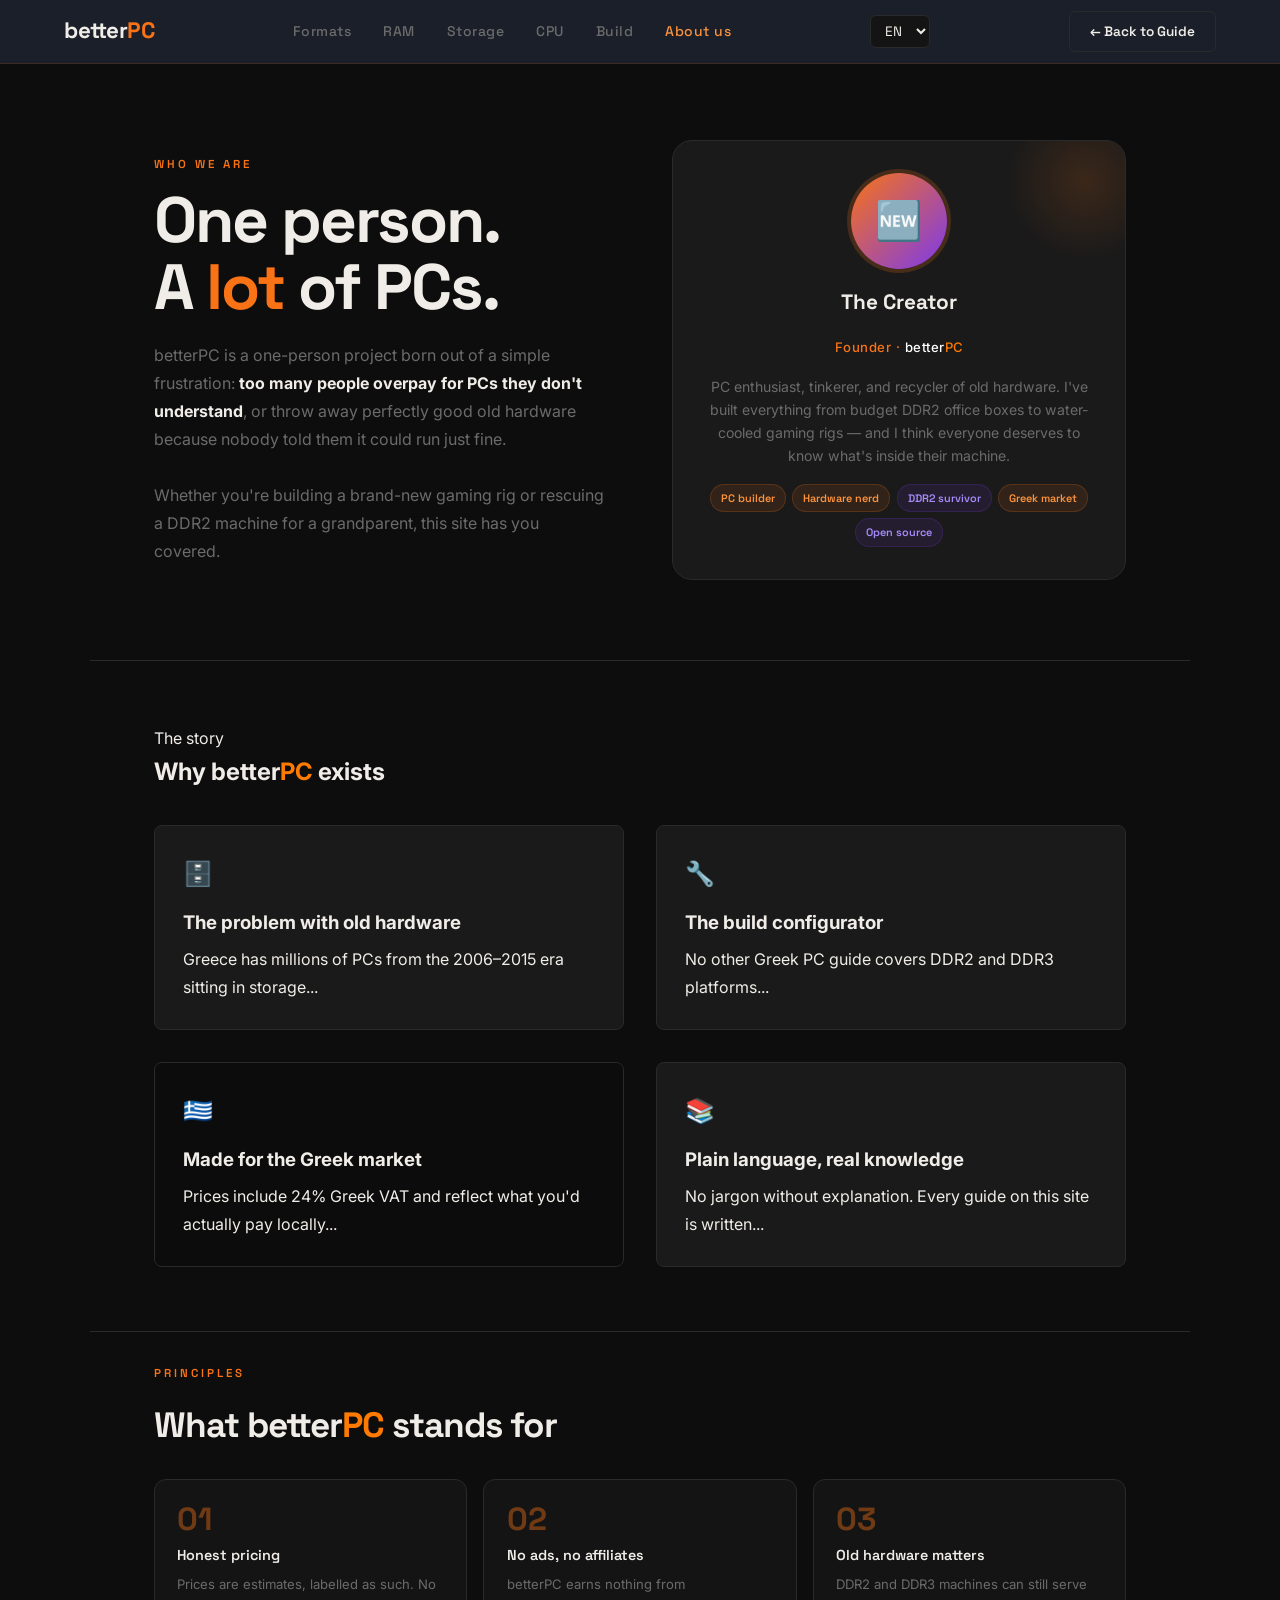
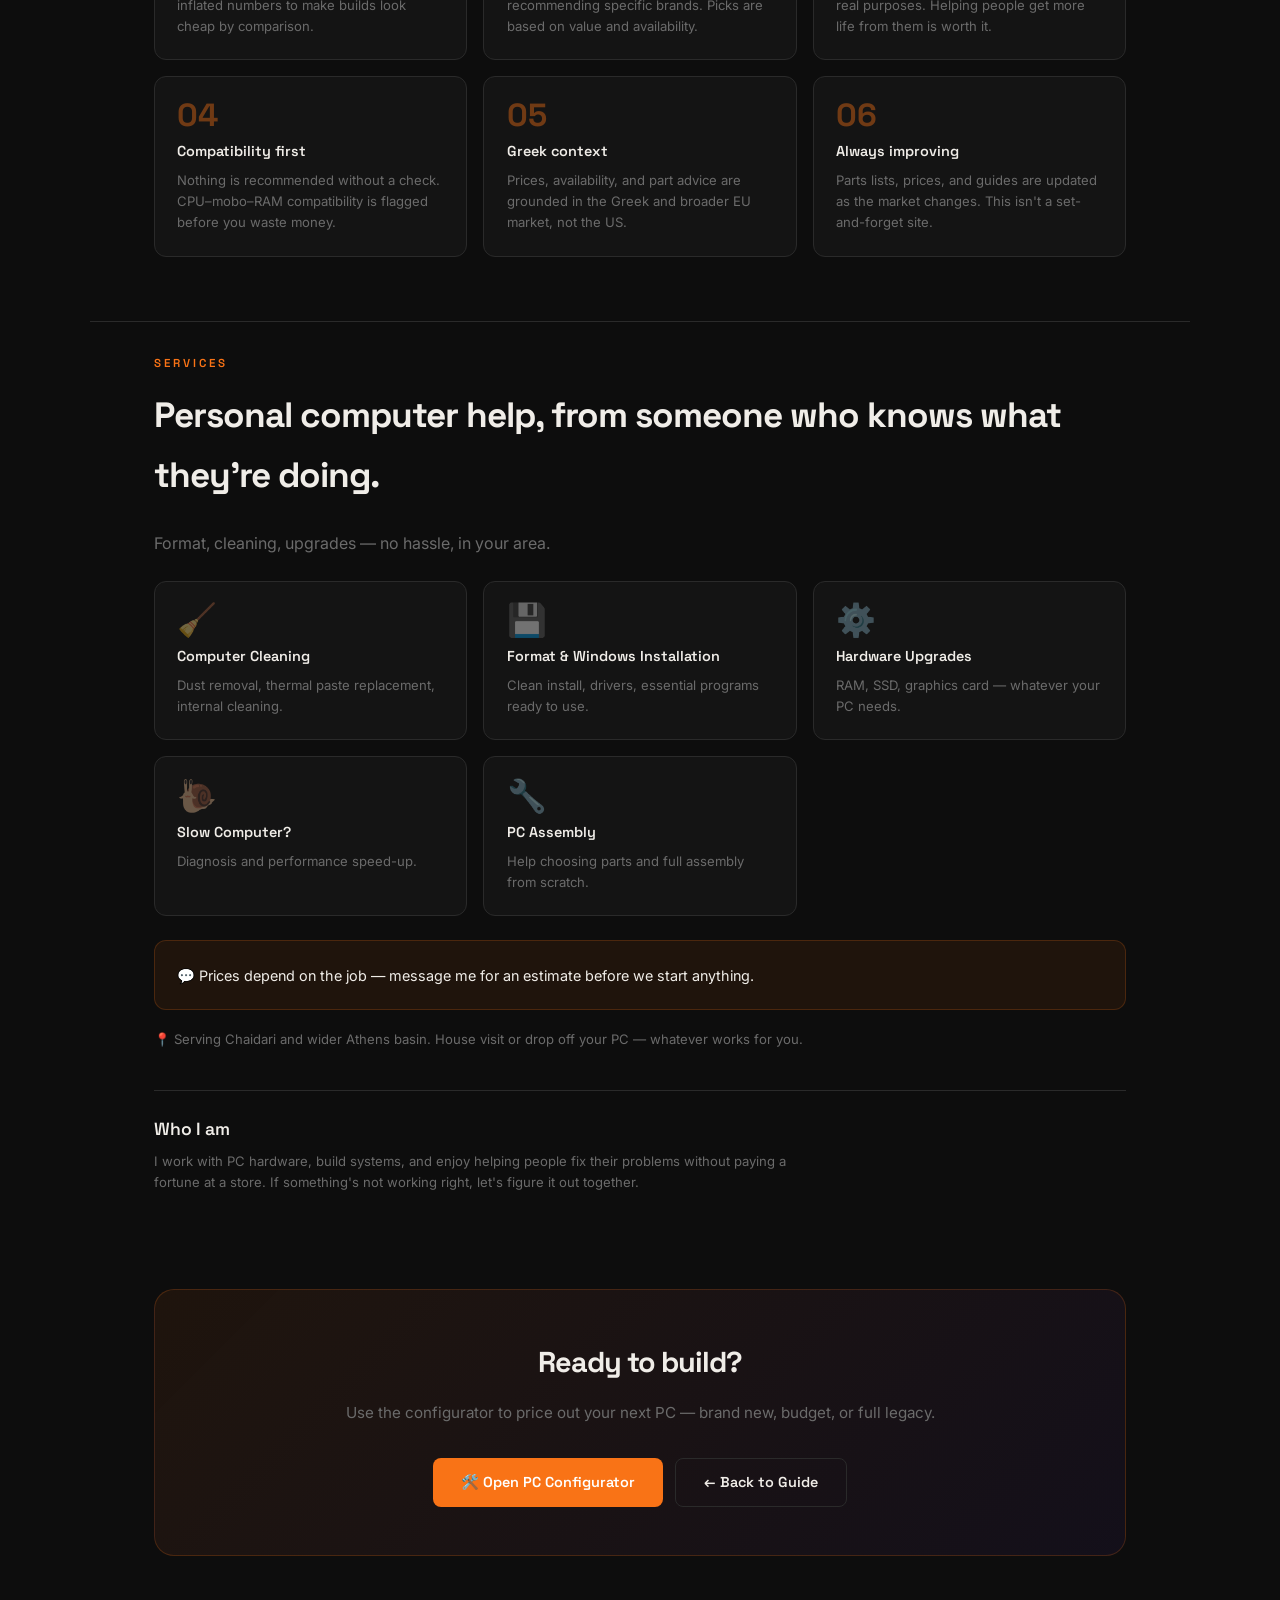
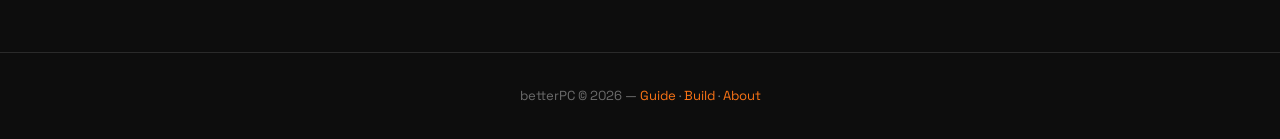
==== commit 186c9373: "Update about.html" ====
--- a/about.html
+++ b/about.html
@@ -443,7 +443,7 @@
     "services_s5_title": "PC Assembly",
     "services_s5_desc": "Help choosing parts and full assembly from scratch.",
     "services_price_note": "💬 Prices depend on the job — message me for an estimate before we start anything.",
-    "services_area": "📍 Serving [Your City] and nearby areas. House visit or drop off your PC — whatever works for you.",
+    "services_area": "📍 Serving Chaidari and wider Athens basin. House visit or drop off your PC — whatever works for you.",
     "services_about_title": "Who I am",
     "services_about_desc": "I work with PC hardware, build systems, and enjoy helping people fix their problems without paying a fortune at a store. If something's not working right, let's figure it out together."
     },
@@ -468,7 +468,7 @@
     "services_s5_title": "Συναρμολόγηση PC",
     "services_s5_desc": "Βοήθεια στην επιλογή εξαρτημάτων και πλήρης συναρμολόγηση από το μηδέν.",
     "services_price_note": "💬 Οι τιμές εξαρτώνται από τη δουλειά — στείλτε μου μήνυμα για εκτίμηση πριν ξεκινήσουμε οτιδήποτε.",
-    "services_area": "📍 Εξυπηρετώ την περιοχή [Η Πόλη σας] και γύρω περιοχές. Επίσκεψη στο σπίτι ή φέρτε τον υπολογιστή σας — ό,τι σας βολεύει.",
+    "services_area": "📍 Εξυπηρετώ την περιοχή Χαϊδάρι και το ευρύτερο λεκανοπέδιο της Αθήνας. Επίσκεψη στο σπίτι ή φέρτε τον υπολογιστή σας — ό,τι σας βολεύει.",
     "services_about_title": "Ποιος είμαι",
     "services_about_desc": "Ασχολούμαι με hardware υπολογιστών, φτιάχνω συστήματα και μου αρέσει να βοηθάω τον κόσμο να λύσει τα προβλήματά του χωρίς να ξοδεύει μια περιουσία σε κατάστημα. Αν κάτι δεν λειτουργεί σωστά, ας το λύσουμε μαζί."
     },
@@ -494,7 +494,7 @@
     "services_s5_title": "PC-Zusammenbau",
     "services_s5_desc": "Hilfe bei der Teileauswahl und komplette Montage von Grund auf.",
     "services_price_note": "💬 Die Preise hängen vom Auftrag ab — schreiben Sie mir für ein Angebot, bevor wir beginnen.",
-    "services_area": "📍 Ich bediene [Ihre Stadt] und Umgebung. Hausbesuch oder Abgabe Ihres PCs — was Ihnen lieber ist.",
+    "services_area": "📍 Ich bin im Gebiet Haidari und im Großraum Athen tätig.. Hausbesuch oder Abgabe Ihres PCs — was Ihnen lieber ist.",
     "services_about_title": "Wer ich bin",
     "services_about_desc": "Ich arbeite mit PC-Hardware, baue Systeme und helfe gerne Menschen, ihre Probleme zu lösen, ohne im Laden ein Vermögen auszugeben. Wenn etwas nicht richtig funktioniert, finden wir es gemeinsam heraus."
   },
@@ -545,7 +545,7 @@
     "services_s5_title": "Assemblage de PC",
     "services_s5_desc": "Aide au choix des composants et assemblage complet depuis zéro.",
     "services_price_note": "💬 Les prix dépendent du travail — contactez-moi pour un devis avant de commencer.",
-    "services_area": "📍 Je couvre [Votre ville] et les environs. Visite à domicile ou dépôt de votre PC — comme vous préférez.",
+    "services_area": "📍 Je dessers le quartier de Haidari et le bassin élargi d'Athènes. Visite à domicile ou dépôt de votre PC — comme vous préférez.",
     "services_about_title": "Qui je suis",
     "services_about_desc": "Je travaille avec le matériel informatique, je monte des systèmes et j'aime aider les gens à résoudre leurs problèmes sans payer une fortune en magasin. Si quelque chose ne fonctionne pas bien, trouvons la solution ensemble."
   },
@@ -570,7 +570,7 @@
     "services_s5_title": "Сборка ПК",
     "services_s5_desc": "Помощь в выборе комплектующих и полная сборка с нуля.",
     "services_price_note": "💬 Цена зависит от объёма работы — напишите мне для оценки, прежде чем мы начнём.",
-    "services_area": "📍 Обслуживаю [Ваш город] и окрестности. Выезд на дом или привезите свой ПК — как вам удобнее.",
+    "services_area": "📍 Я обслуживаю район Хайдари и территорию афинской котловины. Выезд на дом или привезите свой ПК — как вам удобнее.",
     "services_about_title": "Кто я",
     "services_about_desc": "Я работаю с компьютерным железом, собираю системы и люблю помогать людям решать их проблемы, не тратя целое состояние в магазине. Если что-то работает не так, давайте разберёмся вместе."
   
@@ -596,7 +596,7 @@
     "services_s5_title": "Sklapanje računara",
     "services_s5_desc": "Pomoć pri izboru delova i kompletno sklapanje od nule.",
     "services_price_note": "💬 Cena zavisi od posla — pošaljite mi poruku za procenu pre nego što počnemo bilo šta.",
-    "services_area": "📍 Radim u [Vaš grad] i okolnim oblastima. Poseta na kućnu adresu ili donesite svoj računar — kako vama odgovara.",
+    "services_area": "📍 Pokrivam područje Haidarija i širu oblast atinske kotline. Poseta na kućnu adresu ili donesite svoj računar — kako vama odgovara.",
     "services_about_title": "Ko sam ja",
     "services_about_desc": "Radim sa hardverom računara, sklapam sisteme i uživam da pomažem ljudima da reše svoje probleme bez trošenja čitavog bogatstva u prodavnici. Ako nešto ne radi kako treba, hajde da to rešimo zajedno."
   
@@ -623,7 +623,7 @@
     "services_s5_title": "Assemblaggio PC",
     "services_s5_desc": "Aiuto nella scelta dei componenti e assemblaggio completo da zero.",
     "services_price_note": "💬 I prezzi dipendono dal lavoro — scrivimi per un preventivo prima di iniziare.",
-    "services_area": "📍 Servo [La tua città] e zone limitrofe. Visita a domicilio o consegna del PC — quello che preferisci.",
+    "services_area": "📍 Servo la zona di Haidari e l'area metropolitana di Atene. Visita a domicilio o consegna del PC — quello che preferisci.",
     "services_about_title": "Chi sono",
     "services_about_desc": "Lavoro con l'hardware dei PC, assemblo sistemi e mi piace aiutare le persone a risolvere i loro problemi senza spendere una fortuna in negozio. Se qualcosa non funziona bene, risolviamolo insieme."
   },
@@ -648,7 +648,7 @@
     "services_s5_title": "Datormontering",
     "services_s5_desc": "Hjälp med att välja komponenter och komplett montering från grunden.",
     "services_price_note": "💬 Priset beror på jobbet — skicka ett meddelande för en offert innan vi börjar med något.",
-    "services_area": "📍 Jag betjänar [Din stad] och närliggande områden. Hembesök eller lämna in din dator — vad som passar dig bäst.",
+    "services_area": "📍 Jag verkar i området Haidari och i hela Atens storstadsområde. Hembesök eller lämna in din dator — vad som passar dig bäst.",
     "services_about_title": "Vem jag är",
     "services_about_desc": "Jag jobbar med datorhårdvara, bygger system och tycker om att hjälpa folk lösa sina problem utan att betala en förmögenhet i en butik. Om något inte fungerar som det ska, låt oss lösa det tillsammans."
     },
@@ -673,7 +673,7 @@
     "services_s5_title": "Montagem de PC",
     "services_s5_desc": "Ajuda na escolha dos componentes e montagem completa do zero.",
     "services_price_note": "💬 Os preços dependem do trabalho — envie-me uma mensagem para um orçamento antes de começarmos qualquer coisa.",
-    "services_area": "📍 Atendo [A sua cidade] e arredores. Visita ao domicílio ou entregue o seu PC — o que for mais conveniente para si.",
+    "services_area": "📍 Atendo a região de Haidari e a grande bacia de Atenas. Visita ao domicílio ou entregue o seu PC — o que for mais conveniente para si.",
     "services_about_title": "Quem sou eu",
     "services_about_desc": "Trabalho com hardware de PC, monto sistemas e gosto de ajudar as pessoas a resolver os seus problemas sem gastar uma fortuna numa loja. Se algo não estiver a funcionar bem, vamos resolver isso juntos."
   
@@ -699,7 +699,7 @@
     "services_s5_title": "Asamblare PC",
     "services_s5_desc": "Ajutor la alegerea componentelor și asamblare completă de la zero.",
     "services_price_note": "💬 Prețurile depind de lucrare — scrie-mi pentru o estimare înainte să începem orice.",
-    "services_area": "📍 Deservesc [Orașul tău] și zonele din apropiere. Vizită la domiciliu sau aduci tu calculatorul — cum îți este mai comod.",
+    "services_area": "📍 Deservesc zona Haidari și zona metropolitană a Atenei. Vizită la domiciliu sau aduci tu calculatorul — cum îți este mai comod.",
     "services_about_title": "Cine sunt",
     "services_about_desc": "Lucrez cu hardware de calculatoare, asamblez sisteme și îmi place să ajut oamenii să-și rezolve problemele fără să cheltuiască o avere într-un magazin. Dacă ceva nu funcționează bine, hai să rezolvăm împreună."
     },
@@ -724,7 +724,7 @@
     "services_s5_title": "Składanie komputera",
     "services_s5_desc": "Pomoc w wyborze podzespołów i pełny montaż od podstaw.",
     "services_price_note": "💬 Ceny zależą od zlecenia — napisz do mnie po wycenę, zanim cokolwiek zaczniemy.",
-    "services_area": "📍 Obsługuję [Twoje miasto] i okoliczne obszary. Wizyta domowa lub dostarczenie komputera — jak Ci wygodniej.",
+    "services_area": "📍 Obsługuję rejon Haidari oraz szerszy obszar aglomeracji ateńskiej. Wizyta domowa lub dostarczenie komputera — jak Ci wygodniej.",
     "services_about_title": "Kim jestem",
     "services_about_desc": "Zajmuję się sprzętem komputerowym, składam systemy i lubię pomagać ludziom rozwiązywać problemy bez wydawania fortuny w sklepie. Jeśli coś nie działa jak trzeba, rozwiążmy to razem."
     },
@@ -749,7 +749,7 @@
     "services_s5_title": "Сглобяване на PC",
     "services_s5_desc": "Помощ при избора на компоненти и пълно сглобяване от нулата.",
     "services_price_note": "💬 Цените зависят от работата — пишете ми за оценка, преди да започнем каквото и да било.",
-    "services_area": "📍 Обслужвам [Вашия град] и околните райони. Посещение на място или донесете компютъра си — както ви е удобно.",
+    "services_area": "📍 Обслужвам района на Хайдари и по-широката област на Атина. Посещение на място или донесете компютъра си — както ви е удобно.",
     "services_about_title": "Кой съм аз",
     "services_about_desc": "Работя с компютърен хардуер, сглобявам системи и обичам да помагам на хората да решават проблемите си, без да плащат цяло състояние в магазин. Ако нещо не работи както трябва, нека го разберем заедно."
   
